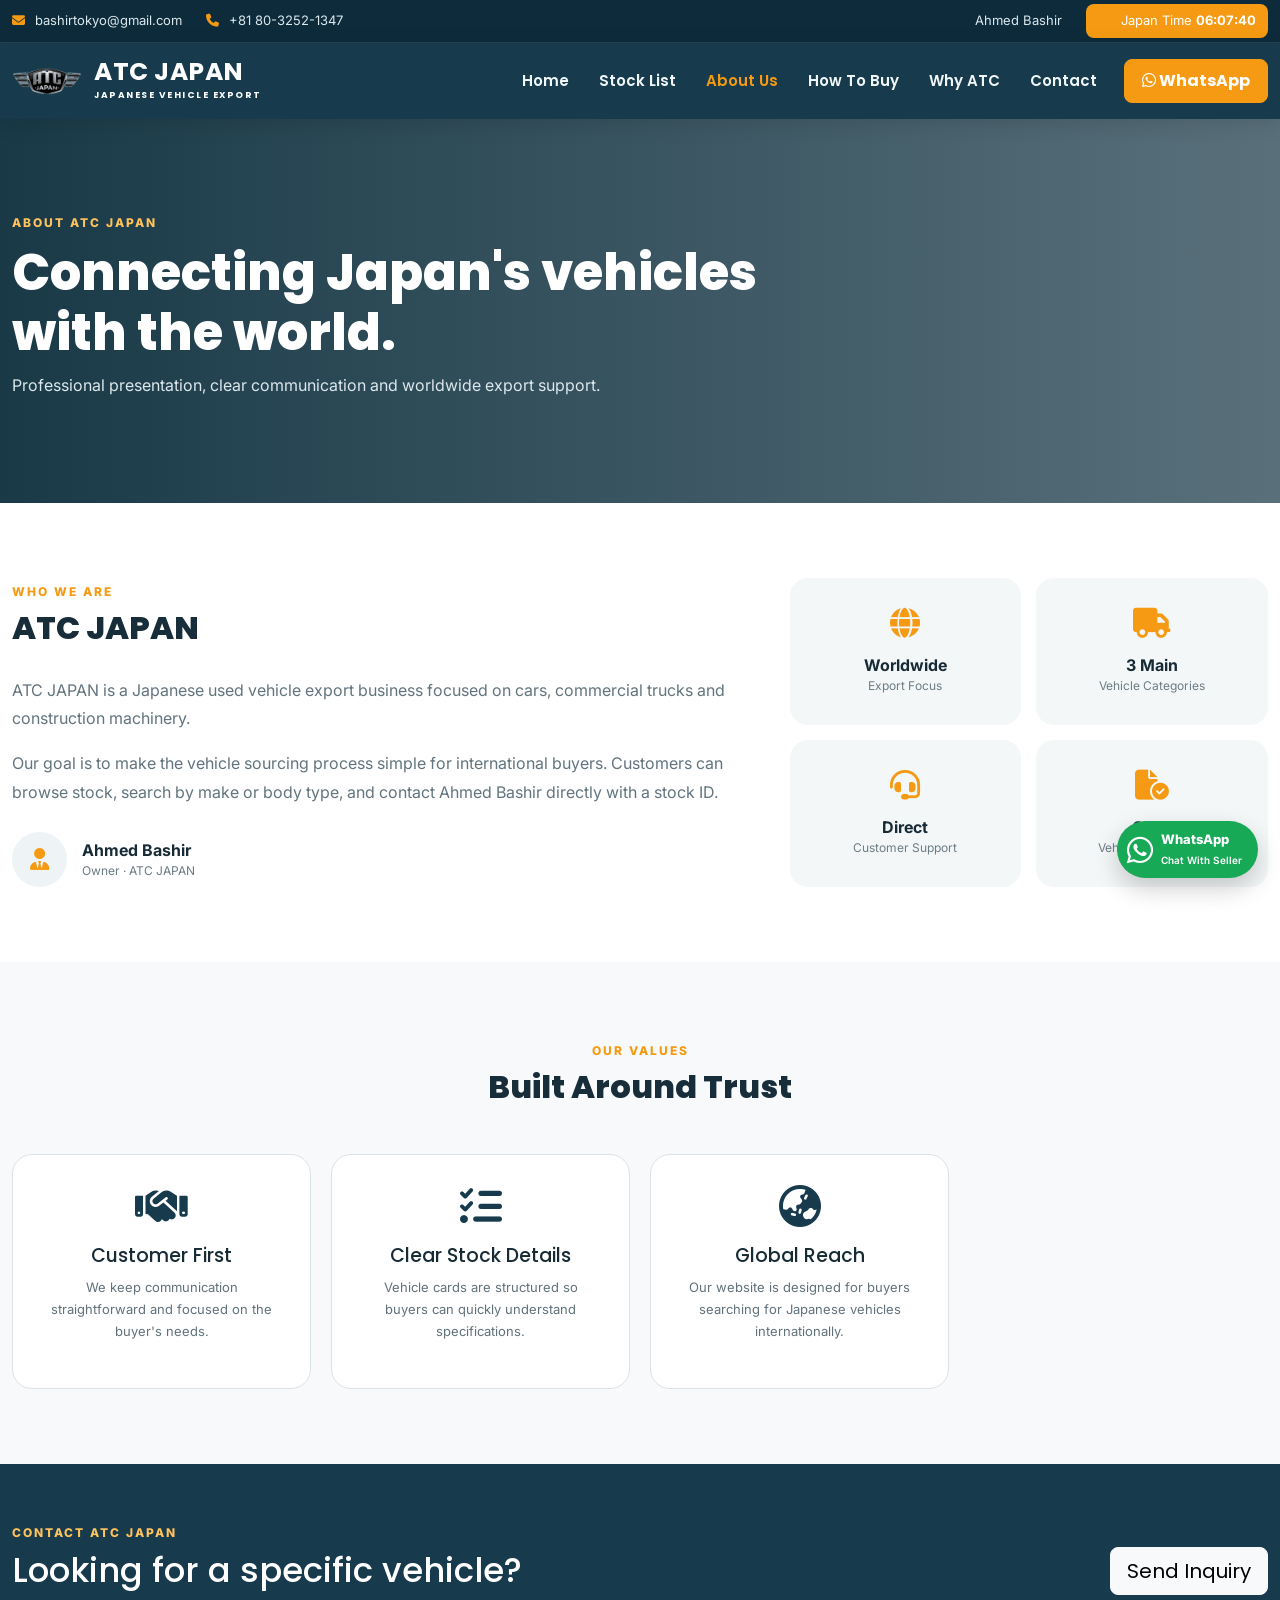
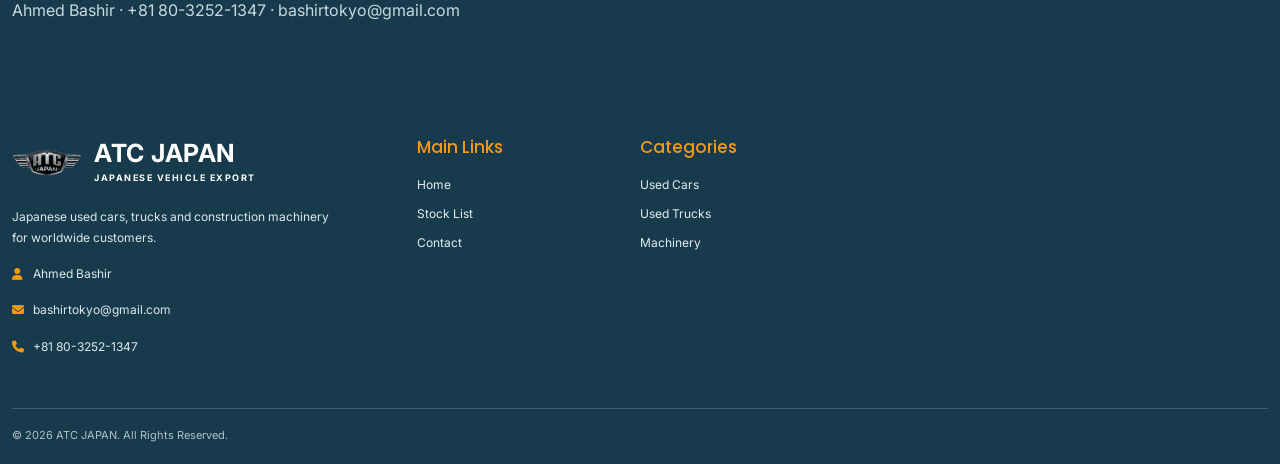
==== about.html @ fa65de3a "Upgrade ATC Japan shared admin dashboard" ====
<!DOCTYPE html>
<html lang="en">
<head>
<meta charset="UTF-8"><meta name="viewport" content="width=device-width, initial-scale=1.0">
<title>About Us | ATC JAPAN</title>
<link rel="preconnect" href="https://fonts.googleapis.com"><link rel="preconnect" href="https://fonts.gstatic.com" crossorigin>
<link href="https://fonts.googleapis.com/css2?family=Inter:wght@400;500;600;700;800&family=Poppins:wght@500;600;700;800&display=swap" rel="stylesheet">
<link href="https://cdn.jsdelivr.net/npm/bootstrap@5.3.3/dist/css/bootstrap.min.css" rel="stylesheet">
<link rel="stylesheet" href="https://cdnjs.cloudflare.com/ajax/libs/font-awesome/6.6.0/css/all.min.css">
<link rel="stylesheet" href="css/style.css">
</head>
<body>
<div class="utility-bar"><div class="container-xl utility-inner"><div class="utility-left"><span><i class="fa-solid fa-envelope"></i> bashirtokyo@gmail.com</span><span><i class="fa-solid fa-phone"></i> +81 80-3252-1347</span></div><div class="utility-right"><span>Ahmed Bashir</span><span class="japan-time"><i class="fa-solid fa-clock"></i> Japan Time <b id="japanTime">--:--:--</b></span></div></div></div>
<header class="site-header"><div class="container-xl"><nav class="navbar navbar-expand-lg navbar-dark p-0">
<a class="navbar-brand brand-wrap" href="index.html"><span class="brand-mark atc-logo-mark"><img src="assets/logos/atc-japan.png" alt="ATC JAPAN logo"></span><span><strong>ATC JAPAN</strong><small>JAPANESE VEHICLE EXPORT</small></span></a>
<button class="navbar-toggler" type="button" data-bs-toggle="collapse" data-bs-target="#mainNav"><span class="navbar-toggler-icon"></span></button>
<div class="collapse navbar-collapse" id="mainNav"><ul class="navbar-nav ms-auto align-items-lg-center gap-lg-2">
<li class="nav-item"><a class="nav-link" href="index.html">Home</a></li><li class="nav-item"><a class="nav-link" href="stock.html">Stock List</a></li><li class="nav-item"><a class="nav-link active" href="about.html">About Us</a></li><li class="nav-item"><a class="nav-link" href="index.html#how-to-buy">How To Buy</a></li><li class="nav-item"><a class="nav-link" href="index.html#why-us">Why ATC</a></li><li class="nav-item"><a class="nav-link" href="contact.html">Contact</a></li>
<li class="nav-item ms-lg-2"><a class="btn btn-orange nav-cta" href="https://wa.me/818032521347" target="_blank"><i class="fa-brands fa-whatsapp"></i> WhatsApp</a></li></ul></div></nav></div></header>

<section class="inner-hero"><div class="container-xl"><span class="section-kicker light">ABOUT ATC JAPAN</span><h1>Connecting Japan's vehicles<br>with the world.</h1><p>Professional presentation, clear communication and worldwide export support.</p></div></section>

<section class="section-space"><div class="container-xl about-grid">
<div><span class="section-kicker">WHO WE ARE</span><h2 class="section-title">ATC JAPAN</h2>
<p>ATC JAPAN is a Japanese used vehicle export business focused on cars, commercial trucks and construction machinery.</p>
<p>Our goal is to make the vehicle sourcing process simple for international buyers. Customers can browse stock, search by make or body type, and contact Ahmed Bashir directly with a stock ID.</p>
<div class="about-owner"><div class="owner-icon"><i class="fa-solid fa-user-tie"></i></div><div><strong>Ahmed Bashir</strong><span>Owner · ATC JAPAN</span></div></div></div>
<div class="about-stat-box"><div><i class="fa-solid fa-globe"></i><strong>Worldwide</strong><span>Export Focus</span></div><div><i class="fa-solid fa-truck"></i><strong>3 Main</strong><span>Vehicle Categories</span></div><div><i class="fa-solid fa-headset"></i><strong>Direct</strong><span>Customer Support</span></div><div><i class="fa-solid fa-file-circle-check"></i><strong>Clear</strong><span>Vehicle Information</span></div></div>
</div></section>

<section class="section-space light-section"><div class="container-xl"><div class="text-center mb-5"><span class="section-kicker">OUR VALUES</span><h2 class="section-title">Built Around Trust</h2></div><div class="why-grid">
<div class="why-card"><i class="fa-solid fa-handshake"></i><h3>Customer First</h3><p>We keep communication straightforward and focused on the buyer's needs.</p></div>
<div class="why-card"><i class="fa-solid fa-list-check"></i><h3>Clear Stock Details</h3><p>Vehicle cards are structured so buyers can quickly understand specifications.</p></div>
<div class="why-card"><i class="fa-solid fa-earth-asia"></i><h3>Global Reach</h3><p>Our website is designed for buyers searching for Japanese vehicles internationally.</p></div>
</div></div></section>

<section class="cta-section"><div class="container-xl cta-inner"><div><span class="section-kicker light">CONTACT ATC JAPAN</span><h2>Looking for a specific vehicle?</h2><p>Ahmed Bashir · +81 80-3252-1347 · bashirtokyo@gmail.com</p></div><a href="contact.html" class="btn btn-light btn-lg">Send Inquiry</a></div></section>

<footer class="footer"><div class="container-xl"><div class="footer-grid">
<div class="footer-company"><div class="brand-wrap footer-brand"><span class="brand-mark atc-logo-mark"><img src="assets/logos/atc-japan.png" alt="ATC JAPAN logo"></span><span><strong>ATC JAPAN</strong><small>JAPANESE VEHICLE EXPORT</small></span></div><p>Japanese used cars, trucks and construction machinery for worldwide customers.</p><p><i class="fa-solid fa-user"></i> Ahmed Bashir</p><p><i class="fa-solid fa-envelope"></i> bashirtokyo@gmail.com</p><p><i class="fa-solid fa-phone"></i> +81 80-3252-1347</p></div>
<div><h4>Main Links</h4><a href="index.html">Home</a><a href="stock.html">Stock List</a><a href="contact.html">Contact</a></div><div><h4>Categories</h4><a href="stock.html?category=Car">Used Cars</a><a href="stock.html?category=Truck">Used Trucks</a><a href="stock.html?category=Machinery">Machinery</a></div>
</div><div class="footer-bottom"><span>© 2026 ATC JAPAN. All Rights Reserved.</span></div></div></footer>
<a class="floating-whatsapp" href="https://wa.me/818032521347" target="_blank"><i class="fa-brands fa-whatsapp"></i><span>WhatsApp<br><small>Chat With Seller</small></span></a>
<script src="https://cdn.jsdelivr.net/npm/bootstrap@5.3.3/dist/js/bootstrap.bundle.min.js"></script><script src="js/data.js"></script><script src="js/script.js"></script>
</body></html>
---- css/style.css ----
/* ================================
   ATC JAPAN - GLOBAL STYLES
================================ */
:root{
  --navy:#173b4d;
  --navy-2:#102f40;
  --orange:#f59a12;
  --orange-dark:#e48600;
  --text:#172b36;
  --muted:#667782;
  --light:#f5f7f8;
  --border:#dce2e5;
  --white:#fff;
  --green:#16a34a;
}
*{box-sizing:border-box}
html{scroll-behavior:smooth}
body{margin:0;color:var(--text);background:#fff;font-family:Inter,Arial,sans-serif}
h1,h2,h3,h4,.navbar,.btn{font-family:Poppins,Inter,sans-serif}
a{text-decoration:none;color:inherit}
img{max-width:100%;display:block}
.container-xl{max-width:1320px}
.utility-bar{background:#0d2b3a;color:#dbe8ed;font-size:13px;border-bottom:1px solid rgba(255,255,255,.1)}
.utility-inner{min-height:42px;display:flex;align-items:center;justify-content:space-between;gap:20px}
.utility-left,.utility-right{display:flex;gap:24px;align-items:center}
.utility-bar i{color:var(--orange);margin-right:6px}
.japan-time{background:var(--orange);color:#fff;padding:7px 12px;border-radius:8px}
.site-header{background:var(--navy);position:sticky;top:0;z-index:1000;box-shadow:0 5px 20px rgba(0,0,0,.12)}
.brand-wrap{display:flex;align-items:center;gap:12px;color:#fff!important;padding:13px 0}
.brand-wrap strong{display:block;font-size:25px;letter-spacing:.5px;line-height:1}
.brand-wrap small{display:block;font-size:9px;letter-spacing:1.5px;font-weight:700;margin-top:5px}
.brand-mark{width:52px;height:52px;border:2px solid rgba(255,255,255,.75);border-radius:10px;display:grid;place-items:center;background:#0b92bd;color:#fff;font-size:23px;box-shadow:inset 0 0 0 3px rgba(0,0,0,.08)}
.nav-link{color:#f1f6f8!important;font-weight:600;padding:22px 11px!important;font-size:15px}
.nav-link:hover,.nav-link.active{color:var(--orange)!important}
.btn-orange{background:var(--orange);border-color:var(--orange);color:#fff!important;font-weight:700;border-radius:9px}
.btn-orange:hover{background:var(--orange-dark);border-color:var(--orange-dark)}
.nav-cta{padding:9px 17px;border-radius:8px}
.hero-section{position:relative}
.hero-slide{min-height:570px;position:relative;background-size:cover;background-position:center}
.hero-one{background-image:url("https://images.unsplash.com/photo-1503736334956-4c8f8e92946d?auto=format&fit=crop&w=2000&q=85")}
.hero-two{background-image:url("../assets/home/truck-hero.svg")}
.hero-three{background-image:url("https://images.unsplash.com/photo-1504307651254-35680f356dfd?auto=format&fit=crop&w=2000&q=85")}
.hero-overlay{position:absolute;inset:0;background:linear-gradient(90deg,rgba(5,22,31,.85),rgba(5,22,31,.35),rgba(5,22,31,.12))}
.hero-content{position:relative;z-index:2;color:#fff;padding-top:105px;padding-bottom:180px}
.eyebrow,.section-kicker{font-size:12px;letter-spacing:2px;font-weight:800;color:var(--orange)}
.section-kicker.light{color:#ffc25c}
.hero-content h1{font-size:62px;line-height:1.05;margin:15px 0 20px;font-weight:800}
.hero-content h1 span{color:#ffb12a}
.hero-content p{max-width:650px;font-size:17px;line-height:1.7;color:#eaf0f2}
.hero-buttons{display:flex;gap:12px;margin-top:28px}
.category-overlap{position:absolute;bottom:-88px;left:50%;transform:translateX(-50%);display:grid;grid-template-columns:repeat(4,1fr);gap:18px;z-index:5}
.category-card{border:1px solid rgba(255,255,255,.35);border-radius:22px;overflow:hidden;background:rgba(255,255,255,.84);backdrop-filter:blur(8px);box-shadow:0 18px 40px rgba(0,0,0,.18);cursor:pointer;transition:.25s}
.category-card:hover{transform:translateY(-8px)}
.category-image{height:135px;background-size:cover;background-position:center}
.truck-bg{background-image:linear-gradient(rgba(15,47,64,.12),rgba(15,47,64,.12)),url("../assets/home/truck-hero.svg")}
.car-bg{background-image:linear-gradient(rgba(15,47,64,.2),rgba(15,47,64,.2)),url("https://images.unsplash.com/photo-1553440569-bcc63803a83d?auto=format&fit=crop&w=900&q=80")}
.machine-bg{background-image:linear-gradient(rgba(15,47,64,.2),rgba(15,47,64,.2)),url("https://images.unsplash.com/photo-1504307651254-35680f356dfd?auto=format&fit=crop&w=900&q=80")}
.parts-bg{background-image:linear-gradient(rgba(15,47,64,.25),rgba(15,47,64,.25)),url("https://images.unsplash.com/photo-1486262715619-67b85e0b08d3?auto=format&fit=crop&w=900&q=80")}
.category-body{padding:13px 16px;display:flex;justify-content:space-between;align-items:center;color:var(--navy)}
.category-body>div{display:flex;align-items:center;gap:10px}
.category-body h3{font-size:20px;margin:0;font-weight:800}
.category-body>span{font-size:12px;font-weight:700}
.category-icon{width:35px;height:35px;border-radius:8px;display:grid;place-items:center;background:var(--orange);color:#fff}
.search-section{background:#fff;padding-top:125px;padding-bottom:30px}
.search-panel{background:#fff;border-radius:22px;padding:28px 30px;box-shadow:0 15px 45px rgba(20,44,55,.14);border:1px solid #e4e9eb}
.search-heading{display:flex;justify-content:space-between;align-items:end;margin-bottom:18px}
.search-heading h2{margin:4px 0 0;font-size:28px}
.search-mini-note{font-size:12px;color:#6b7b83}.search-mini-note i{color:#1ea05a}
.search-panel label,.contact-form-card label,.stock-filter-panel label{display:block;font-size:11px;text-transform:uppercase;font-weight:800;letter-spacing:.7px;margin-bottom:7px;color:#445862}
.form-select,.form-control{min-height:48px;border-color:#ccd5d9;border-radius:9px;color:#28404d}
.form-select:focus,.form-control:focus{border-color:var(--orange);box-shadow:0 0 0 .2rem rgba(245,154,18,.12)}
.search-submit{min-height:48px}
.keyword-wrap{display:flex;align-items:center;gap:10px;background:#f6f7f8;border:1px solid #ccd5d9;border-radius:9px;padding:0 15px}.keyword-wrap input{border:0;background:transparent;width:100%;height:46px;outline:none}.keyword-wrap i{color:#82919a}
.section-space{padding:75px 0}.section-title{font-size:32px;font-weight:800;margin:7px 0 28px;color:#172d39}.section-head{display:flex;justify-content:space-between;align-items:end;margin-bottom:28px}.view-all{font-weight:700;color:var(--navy);font-size:14px}.view-all i{color:var(--orange);margin-left:5px}
.category-tabs{display:inline-flex;background:var(--navy);padding:7px;border-radius:17px;gap:6px}.category-tab{border:0;background:#607884;color:#fff;padding:11px 23px;border-radius:11px;font-weight:700}.category-tab.active{background:var(--orange)}
.brand-grid{display:grid;grid-template-columns:repeat(8,1fr);gap:22px}.brand-card{min-height:125px;border-radius:14px;display:flex;flex-direction:column;align-items:center;justify-content:center;gap:12px;background:#fff;border:1px solid transparent;transition:.2s}.brand-card:hover{border-color:#e2e7e9;box-shadow:0 10px 25px rgba(20,44,55,.1);transform:translateY(-3px)}.brand-logo{width:60px;height:60px;border-radius:50%;display:grid;place-items:center;background:#eef2f4;border:1px solid #d7dfe3;color:var(--navy);font-weight:800;font-size:20px}.brand-name{text-align:center;font-size:12px;font-weight:700;color:#314b58}
.light-section{background:#f7f9fa}.body-grid{display:grid;grid-template-columns:repeat(8,1fr);gap:18px}.body-card{background:#eef1f2;border:1px solid #e5e9ea;border-radius:14px;min-height:125px;display:flex;flex-direction:column;justify-content:center;align-items:center;gap:14px;color:var(--navy);transition:.2s}.body-card i{font-size:38px;color:#234e60}.body-card span{font-size:12px;font-weight:800;text-transform:uppercase;text-align:center}.body-card:hover{background:var(--navy);color:#fff;transform:translateY(-4px)}.body-card:hover i{color:var(--orange)}
.vehicle-grid{display:grid;grid-template-columns:repeat(4,1fr);gap:18px}.vehicle-card{background:#fff;border:1px solid #dfe5e7;border-radius:20px;overflow:hidden;box-shadow:0 5px 18px rgba(16,47,64,.05);transition:.25s}.vehicle-card:hover{transform:translateY(-5px);box-shadow:0 18px 35px rgba(16,47,64,.12)}.vehicle-image-wrap{height:220px;position:relative;overflow:hidden}.vehicle-image-wrap img{width:100%;height:100%;object-fit:cover;transition:.4s}.vehicle-card:hover .vehicle-image-wrap img{transform:scale(1.04)}.vehicle-badge{position:absolute;left:12px;top:12px;background:var(--orange);color:#fff;font-size:10px;font-weight:800;padding:6px 10px;border-radius:20px}.heart-btn{position:absolute;right:12px;top:12px;width:35px;height:35px;border:0;border-radius:50%;background:#fff;color:var(--navy);box-shadow:0 3px 10px rgba(0,0,0,.12)}.vehicle-card-body{padding:16px}.vehicle-card h3{font-size:16px;line-height:1.35;min-height:44px;margin-bottom:12px;font-weight:800}.spec-grid{display:grid;grid-template-columns:1fr 1fr;border-top:1px solid #e5e8ea}.spec-grid span{padding:8px 4px;border-bottom:1px solid #e5e8ea;font-size:11px;color:#536873}.spec-grid span:nth-child(odd){border-right:1px solid #e5e8ea}.spec-grid i{color:var(--orange);width:17px}.stock-id{font-size:11px;margin:12px 0;color:#52636d}.vehicle-bottom{display:flex;justify-content:space-between;align-items:center;gap:8px}.vehicle-bottom strong{font-size:25px;color:var(--orange)}.card-whatsapp{display:block;text-align:center;margin-top:12px;background:#eaf8ee;color:#13853d;border-radius:8px;padding:8px;font-size:11px;font-weight:800}.empty-state{grid-column:1/-1;padding:50px;text-align:center;background:#f5f7f8;border-radius:15px;color:#687983}
.why-grid{display:grid;grid-template-columns:repeat(4,1fr);gap:20px}.why-card{background:#fff;border:1px solid #dce3e6;border-radius:20px;padding:30px;text-align:center;min-height:220px}.why-card i{font-size:42px;color:var(--navy);margin-bottom:18px}.why-card h3{font-size:19px}.why-card p{font-size:13px;line-height:1.7;color:#61727b}
.process-grid{display:grid;grid-template-columns:repeat(4,1fr);gap:20px}.process-step{position:relative;padding:30px;border:1px solid #e0e6e8;border-radius:18px;background:#fff}.process-step>span{position:absolute;right:20px;top:15px;color:#d7dee1;font-weight:800;font-size:30px}.process-step i{font-size:35px;color:var(--orange);margin-bottom:18px}.process-step h3{font-size:18px}.process-step p{font-size:13px;color:#687983;line-height:1.6}
.cta-section{background:var(--navy);color:#fff;padding:55px 0}.cta-inner{display:flex;justify-content:space-between;align-items:center;gap:25px}.cta-inner h2{font-size:34px;margin:7px 0}.cta-inner p{margin:0;color:#c9d9df}.cta-actions{display:flex;gap:10px}.btn-whatsapp{background:#18a957;color:#fff!important;border-color:#18a957;font-weight:800;border-radius:9px}
.footer{background:#173b4d;color:#dce8ec;padding:60px 0 20px}.footer-grid{display:grid;grid-template-columns:2fr 1fr 1fr 1fr 1fr;gap:40px}.footer-brand{padding:0 0 20px}.footer-brand strong{font-size:25px}.footer-company p{font-size:12px;line-height:1.7;max-width:320px}.footer-company p i{color:var(--orange);width:18px}.footer h4{color:var(--orange);font-size:17px;margin-bottom:18px}.footer-grid>div:not(:first-child) a{display:block;font-size:12px;margin:0 0 11px;color:#e4eef1}.footer-grid>div:not(:first-child) a:hover{color:var(--orange)}.socials{display:flex;gap:9px;margin-top:15px}.socials a{width:35px;height:35px;border:1px solid rgba(255,255,255,.3);border-radius:50%;display:grid;place-items:center}.socials a:hover{background:var(--orange)}.footer-bottom{border-top:1px solid rgba(255,255,255,.18);margin-top:35px;padding-top:18px;display:flex;justify-content:space-between;font-size:11px;color:#afc1c8}
.floating-whatsapp{position:fixed;right:22px;bottom:22px;background:#18a957;color:#fff;z-index:9999;border-radius:30px;padding:9px 16px 9px 10px;display:flex;align-items:center;gap:8px;box-shadow:0 10px 25px rgba(0,0,0,.2);font-weight:800;font-size:13px}.floating-whatsapp i{font-size:30px}.floating-whatsapp small{font-weight:600;font-size:10px}
.inner-hero{background:linear-gradient(90deg,rgba(11,45,60,.94),rgba(11,45,60,.68)),url("https://images.unsplash.com/photo-1492144534655-ae79c964c9d7?auto=format&fit=crop&w=2000&q=80") center/cover;color:#fff;padding:90px 0}.inner-hero.small{padding:70px 0}.inner-hero h1{font-size:50px;font-weight:800;margin:10px 0}.inner-hero p{max-width:650px;color:#dce8ec}
.about-grid{display:grid;grid-template-columns:1.2fr .8fr;gap:60px;align-items:center}.about-grid p{line-height:1.8;color:#62747e}.about-owner{display:flex;gap:15px;align-items:center;margin-top:25px}.owner-icon{width:55px;height:55px;background:#eef3f5;border-radius:50%;display:grid;place-items:center;color:var(--orange);font-size:22px}.about-owner strong,.about-owner span{display:block}.about-owner span{font-size:12px;color:#6b7b84}.about-stat-box{display:grid;grid-template-columns:1fr 1fr;gap:15px}.about-stat-box>div{background:#f4f7f8;border-radius:18px;padding:30px;text-align:center}.about-stat-box i{font-size:30px;color:var(--orange);display:block;margin-bottom:15px}.about-stat-box strong,.about-stat-box span{display:block}.about-stat-box span{font-size:12px;color:#6c7d85}
.stock-filter-panel{background:#f5f7f8;padding:25px;border:1px solid #e0e6e8;border-radius:18px}.stock-result-head{display:flex;justify-content:space-between;align-items:end;margin:45px 0 25px}
.contact-grid{display:grid;grid-template-columns:.9fr 1.1fr;gap:50px;align-items:start}.contact-info>p{line-height:1.8;color:#63747d;max-width:500px}.contact-item{display:flex;gap:18px;align-items:center;margin:22px 0}.contact-item>i{width:45px;height:45px;background:#eef3f5;border-radius:50%;display:grid;place-items:center;color:var(--orange)}.contact-item small,.contact-item strong,.contact-item a{display:block}.contact-item small{font-size:10px;font-weight:800;letter-spacing:1px;color:#84939a}.contact-item a,.contact-item strong{font-size:15px;font-weight:700}.contact-form-card{border:1px solid #e0e6e8;border-radius:22px;padding:30px;box-shadow:0 12px 35px rgba(20,44,55,.08)}.contact-form-card h2{font-size:26px}.check-grid{display:grid;grid-template-columns:repeat(4,1fr);gap:10px}.check-grid label{background:#f5f7f8;border-radius:8px;padding:11px;text-transform:none!important;font-size:12px!important;letter-spacing:0!important}.map-placeholder{min-height:260px;border-radius:22px;background:linear-gradient(135deg,#e9eff1,#dfe8eb);display:flex;flex-direction:column;align-items:center;justify-content:center;text-align:center;color:var(--navy)}.map-placeholder i{font-size:50px;color:var(--orange);margin-bottom:10px}.map-placeholder span{font-size:11px;color:#74848c}
.admin-page{background:#f4f6f7}.admin-login{min-height:100vh;display:grid;place-items:center;background:linear-gradient(135deg,#102f40,#173b4d)}.admin-login-card{background:#fff;width:min(420px,92vw);padding:35px;border-radius:22px;box-shadow:0 25px 70px rgba(0,0,0,.25);text-align:center}.admin-logo{display:flex;align-items:center;justify-content:center;gap:12px;color:var(--navy)}.admin-logo h1{font-size:27px;margin:0}.demo-note{display:block;margin-top:15px;color:#84939a}.admin-app{min-height:100vh;display:flex}.admin-sidebar{width:250px;background:var(--navy);color:#fff;padding:25px 15px;position:fixed;left:0;top:0;bottom:0}.admin-brand{display:flex;align-items:center;gap:10px;padding:0 10px 30px}.admin-brand strong,.admin-brand small{display:block}.admin-brand small{font-size:9px;letter-spacing:1px;color:#b9cbd1}.admin-sidebar>a,.admin-logout{width:100%;display:block;border:0;background:transparent;color:#dbe7eb;padding:13px 15px;text-align:left;border-radius:9px;margin-bottom:5px}.admin-sidebar>a:hover,.admin-sidebar>a.active{background:#295368;color:#fff}.admin-sidebar i{width:25px;color:var(--orange)}.admin-logout{margin-top:30px}.admin-main{margin-left:250px;padding:35px;flex:1}.admin-top{display:flex;justify-content:space-between;align-items:end;margin-bottom:25px}.admin-top h1{margin:3px 0;font-size:32px}.admin-section{margin-bottom:25px}.admin-stats{display:grid;grid-template-columns:repeat(4,1fr);gap:18px}.admin-stats>div{background:#fff;border-radius:15px;padding:22px;box-shadow:0 5px 20px rgba(20,44,55,.05)}.admin-stats i{font-size:25px;color:var(--orange);display:block;margin-bottom:15px}.admin-stats span{display:block;font-size:12px;color:#77878f}.admin-stats strong{font-size:30px}.admin-card{background:#fff;border-radius:18px;padding:25px;box-shadow:0 5px 20px rgba(20,44,55,.05)}.admin-card-head{display:flex;justify-content:space-between;align-items:center;gap:15px;margin-bottom:20px}.admin-card-head h2{font-size:22px;margin:0}.admin-search{max-width:280px}.admin-vehicle{display:flex;align-items:center;gap:10px;min-width:280px}.admin-vehicle img{width:60px;height:45px;object-fit:cover;border-radius:7px}.admin-vehicle strong,.admin-vehicle small{display:block}.admin-vehicle strong{font-size:12px}.admin-vehicle small{font-size:10px;color:#7c8b91}.table-pill{background:#edf3f5;border-radius:20px;padding:6px 10px;font-size:11px;font-weight:700}

@media(max-width:1100px){
  .brand-grid{grid-template-columns:repeat(6,1fr)}.body-grid{grid-template-columns:repeat(6,1fr)}.vehicle-grid{grid-template-columns:repeat(3,1fr)}
  .footer-grid{grid-template-columns:2fr 1fr 1fr}.footer-grid>div:nth-child(n+4){display:none}
}
@media(max-width:991px){
  .utility-right{display:none}.utility-inner{justify-content:center}.nav-link{padding:10px 0!important}.nav-cta{margin:8px 0 15px}.hero-slide{min-height:510px}.hero-content{padding:80px 20px 170px}.hero-content h1{font-size:48px}.category-overlap{position:relative;bottom:auto;left:auto;transform:none;margin-top:-110px;padding:0 12px;grid-template-columns:repeat(2,1fr)}.search-section{padding-top:50px}.brand-grid{grid-template-columns:repeat(4,1fr)}.body-grid{grid-template-columns:repeat(4,1fr)}.vehicle-grid{grid-template-columns:repeat(2,1fr)}.why-grid,.process-grid{grid-template-columns:repeat(2,1fr)}.about-grid,.contact-grid{grid-template-columns:1fr}.admin-sidebar{width:210px}.admin-main{margin-left:210px}.admin-stats{grid-template-columns:repeat(2,1fr)}
}
@media(max-width:600px){
  .utility-left{flex-direction:column;gap:3px;align-items:center;padding:6px}.utility-bar{font-size:11px}.brand-wrap strong{font-size:21px}.brand-mark{width:43px;height:43px;font-size:18px}.hero-slide{min-height:490px}.hero-content{padding-top:65px}.hero-content h1{font-size:38px}.hero-content p{font-size:14px}.hero-buttons{flex-direction:column;align-items:flex-start}.category-overlap{grid-template-columns:1fr 1fr;gap:10px}.category-image{height:95px}.category-body h3{font-size:15px}.category-body>span{display:none}.search-panel{padding:20px}.search-heading{align-items:start}.section-space{padding:55px 0}.section-title{font-size:27px}.section-head{align-items:center}.brand-grid{grid-template-columns:repeat(3,1fr);gap:8px}.brand-card{min-height:100px}.brand-logo{width:48px;height:48px;font-size:16px}.brand-name{font-size:10px}.body-grid{grid-template-columns:repeat(3,1fr);gap:8px}.body-card{min-height:105px}.body-card i{font-size:28px}.body-card span{font-size:9px}.vehicle-grid{grid-template-columns:1fr}.vehicle-image-wrap{height:240px}.why-grid,.process-grid{grid-template-columns:1fr}.cta-inner{flex-direction:column;align-items:flex-start}.cta-inner h2{font-size:27px}.cta-actions{flex-wrap:wrap}.footer-grid{grid-template-columns:1fr 1fr}.footer-grid>div:first-child{grid-column:1/-1}.footer-grid>div:nth-child(n+4){display:none}.floating-whatsapp{right:10px;bottom:10px}.inner-hero h1{font-size:36px}.inner-hero{padding:65px 0}.check-grid{grid-template-columns:1fr 1fr}.admin-sidebar{position:static;width:100%;height:auto}.admin-app{display:block}.admin-main{margin-left:0;padding:18px}.admin-sidebar>a{display:inline-block;width:auto;margin-right:4px}.admin-brand{padding-bottom:15px}.admin-stats{grid-template-columns:1fr 1fr}.admin-card-head{align-items:start;flex-direction:column}.admin-search{max-width:none;width:100%}
}


/* Brand logos */
.brand-logo{overflow:hidden;padding:8px;background:#f1f4f6}.brand-logo img{width:88%;height:88%;object-fit:contain;display:block}.brand-logo img[src$=".svg"]{object-fit:contain}

/* Vehicle details page */
.vehicle-details-page{background:#fff;border:1px solid #dfe5e7;border-radius:24px;padding:26px;box-shadow:0 10px 35px rgba(16,47,64,.06)}
.details-top{display:flex;justify-content:space-between;align-items:center;margin-bottom:22px}.back-stock{color:var(--navy);font-weight:800;text-decoration:none}.back-stock:hover{color:var(--orange)}.vehicle-badge.static{position:static;display:inline-block}
.details-layout{display:grid;grid-template-columns:1.15fr .85fr;gap:34px}.details-main-image{height:500px;border-radius:18px;overflow:hidden;background:#eef2f4}.details-main-image img{width:100%;height:100%;object-fit:cover}.details-thumbs{display:flex;gap:10px;overflow-x:auto;padding-top:12px}.details-thumb{width:88px;height:68px;border:2px solid transparent;border-radius:10px;padding:0;overflow:hidden;background:#eef2f4;flex:0 0 auto}.details-thumb.active{border-color:var(--orange)}.details-thumb img{width:100%;height:100%;object-fit:cover}.details-info h2{font-size:32px;line-height:1.2;margin:8px 0 8px}.details-price{font-size:38px;font-weight:800;color:var(--orange);margin-bottom:20px}.details-specs{display:grid;grid-template-columns:1fr 1fr;border-top:1px solid #e2e7e9;border-left:1px solid #e2e7e9}.details-specs>div{display:grid;grid-template-columns:28px 1fr;gap:4px;padding:13px;border-right:1px solid #e2e7e9;border-bottom:1px solid #e2e7e9}.details-specs i{color:var(--orange);grid-row:span 2}.details-specs span{font-size:10px;text-transform:uppercase;color:#75858d;font-weight:700}.details-specs strong{font-size:13px;color:#243e4b}.details-description{color:#5e7078;line-height:1.8;margin:22px 0}.details-actions{display:flex;gap:10px;flex-wrap:wrap}.btn-whatsapp{background:#18a957;color:#fff;border:1px solid #18a957}.btn-whatsapp:hover{background:#128643;color:#fff}

/* Admin image upload */
.field-note{font-size:11px;color:#77878f;font-weight:500}.upload-hint{background:#f5f8f9;border:1px dashed #cbd7dc;padding:12px 14px;border-radius:10px;color:#60727b;font-size:12px;margin-top:8px}.upload-hint i{color:var(--orange);margin-right:6px}.admin-image-preview{display:flex;flex-wrap:wrap;gap:12px;margin-top:14px}.admin-image-item{width:130px;height:110px;border:1px solid #dce4e7;border-radius:12px;overflow:hidden;position:relative;background:#f4f6f7}.admin-image-item img{width:100%;height:100%;object-fit:cover}.admin-image-item button{position:absolute;right:6px;top:6px;width:28px;height:28px;border:0;border-radius:50%;background:#fff;color:#b52b2b;box-shadow:0 2px 8px rgba(0,0,0,.15)}.admin-image-item span{position:absolute;left:6px;bottom:5px;background:rgba(16,47,64,.8);color:#fff;border-radius:5px;padding:3px 6px;font-size:9px}

@media(max-width:991px){.details-layout{grid-template-columns:1fr}.details-main-image{height:420px}}
@media(max-width:575px){.vehicle-details-page{padding:16px;border-radius:18px}.details-main-image{height:280px}.details-info h2{font-size:24px}.details-price{font-size:30px}.details-specs>div{padding:10px 8px}.details-specs strong{font-size:11px}.details-actions .btn{width:100%}.admin-image-item{width:105px;height:90px}}


/* Uploaded manufacturer logos and ATC JAPAN company logo */
.brand-logo{overflow:hidden;padding:6px;background:#eef2f4}
.brand-logo img{width:92%;height:92%;object-fit:contain;display:block}
.atc-logo-mark{width:70px;height:50px;border:0;border-radius:0;background:transparent;box-shadow:none;padding:0;display:flex;align-items:center;justify-content:center;flex:0 0 auto}
.atc-logo-mark img{width:100%;height:100%;object-fit:contain;display:block}
@media(max-width:600px){.atc-logo-mark{width:60px;height:44px}.brand-wrap{gap:8px}.brand-wrap small{font-size:8px}}
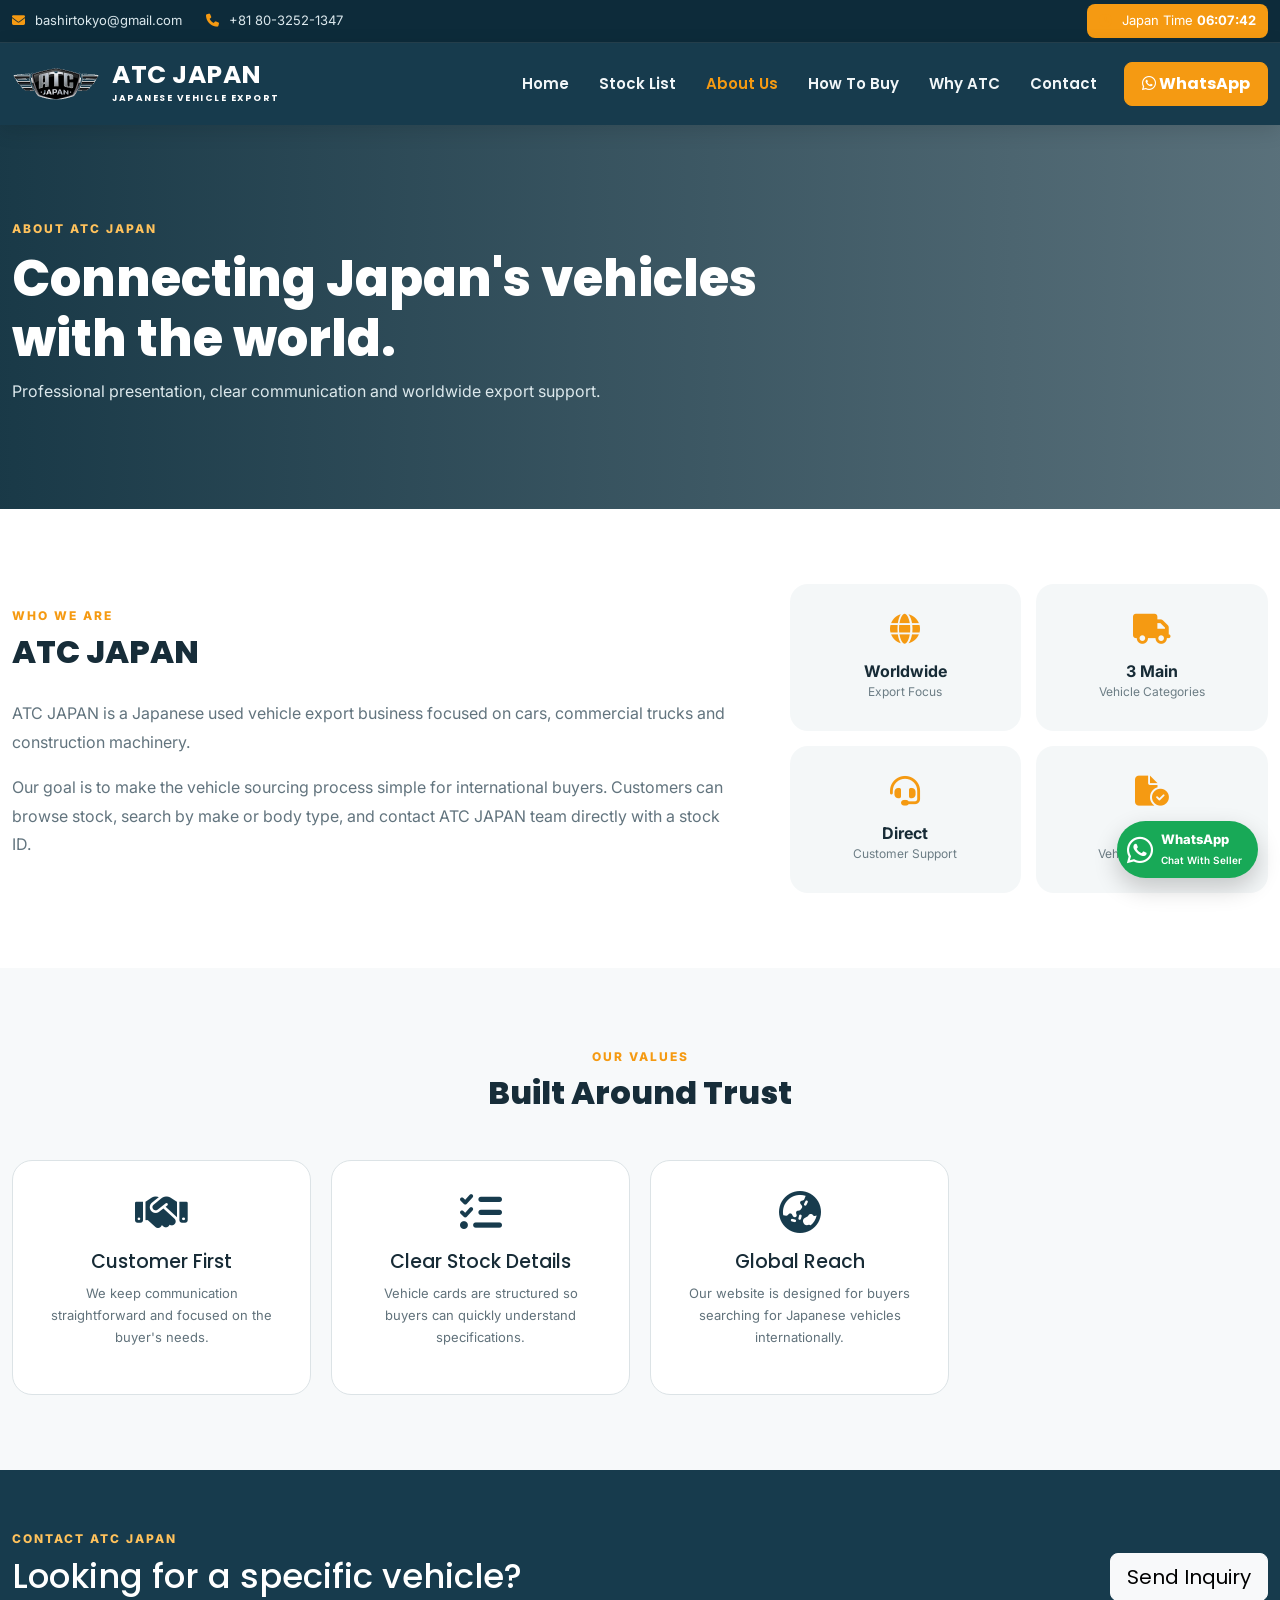
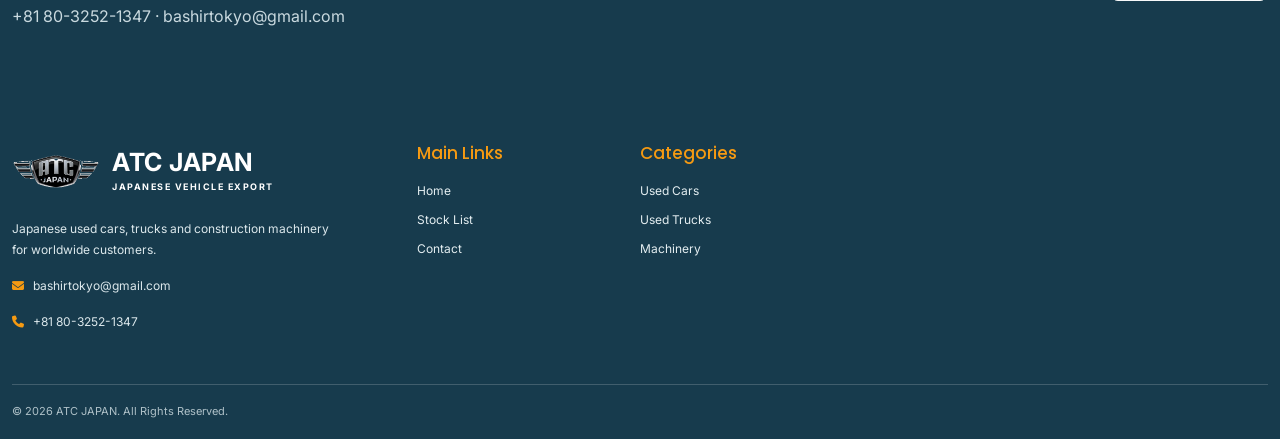
==== commit 9b7eeb04: "Fix admin password login" ====
--- a/about.html
+++ b/about.html
@@ -10,7 +10,7 @@
 <link rel="stylesheet" href="css/style.css">
 </head>
 <body>
-<div class="utility-bar"><div class="container-xl utility-inner"><div class="utility-left"><span><i class="fa-solid fa-envelope"></i> bashirtokyo@gmail.com</span><span><i class="fa-solid fa-phone"></i> +81 80-3252-1347</span></div><div class="utility-right"><span>Ahmed Bashir</span><span class="japan-time"><i class="fa-solid fa-clock"></i> Japan Time <b id="japanTime">--:--:--</b></span></div></div></div>
+<div class="utility-bar"><div class="container-xl utility-inner"><div class="utility-left"><span><i class="fa-solid fa-envelope"></i> bashirtokyo@gmail.com</span><span><i class="fa-solid fa-phone"></i> +81 80-3252-1347</span></div><div class="utility-right"><span class="japan-time"><i class="fa-solid fa-clock"></i> Japan Time <b id="japanTime">--:--:--</b></span></div></div></div>
 <header class="site-header"><div class="container-xl"><nav class="navbar navbar-expand-lg navbar-dark p-0">
 <a class="navbar-brand brand-wrap" href="index.html"><span class="brand-mark atc-logo-mark"><img src="assets/logos/atc-japan.png" alt="ATC JAPAN logo"></span><span><strong>ATC JAPAN</strong><small>JAPANESE VEHICLE EXPORT</small></span></a>
 <button class="navbar-toggler" type="button" data-bs-toggle="collapse" data-bs-target="#mainNav"><span class="navbar-toggler-icon"></span></button>
@@ -23,8 +23,8 @@
 <section class="section-space"><div class="container-xl about-grid">
 <div><span class="section-kicker">WHO WE ARE</span><h2 class="section-title">ATC JAPAN</h2>
 <p>ATC JAPAN is a Japanese used vehicle export business focused on cars, commercial trucks and construction machinery.</p>
-<p>Our goal is to make the vehicle sourcing process simple for international buyers. Customers can browse stock, search by make or body type, and contact Ahmed Bashir directly with a stock ID.</p>
-<div class="about-owner"><div class="owner-icon"><i class="fa-solid fa-user-tie"></i></div><div><strong>Ahmed Bashir</strong><span>Owner · ATC JAPAN</span></div></div></div>
+<p>Our goal is to make the vehicle sourcing process simple for international buyers. Customers can browse stock, search by make or body type, and contact ATC JAPAN team directly with a stock ID.</p>
+</div>
 <div class="about-stat-box"><div><i class="fa-solid fa-globe"></i><strong>Worldwide</strong><span>Export Focus</span></div><div><i class="fa-solid fa-truck"></i><strong>3 Main</strong><span>Vehicle Categories</span></div><div><i class="fa-solid fa-headset"></i><strong>Direct</strong><span>Customer Support</span></div><div><i class="fa-solid fa-file-circle-check"></i><strong>Clear</strong><span>Vehicle Information</span></div></div>
 </div></section>
 
@@ -34,10 +34,10 @@
 <div class="why-card"><i class="fa-solid fa-earth-asia"></i><h3>Global Reach</h3><p>Our website is designed for buyers searching for Japanese vehicles internationally.</p></div>
 </div></div></section>
 
-<section class="cta-section"><div class="container-xl cta-inner"><div><span class="section-kicker light">CONTACT ATC JAPAN</span><h2>Looking for a specific vehicle?</h2><p>Ahmed Bashir · +81 80-3252-1347 · bashirtokyo@gmail.com</p></div><a href="contact.html" class="btn btn-light btn-lg">Send Inquiry</a></div></section>
+<section class="cta-section"><div class="container-xl cta-inner"><div><span class="section-kicker light">CONTACT ATC JAPAN</span><h2>Looking for a specific vehicle?</h2><p>+81 80-3252-1347 · bashirtokyo@gmail.com</p></div><a href="contact.html" class="btn btn-light btn-lg">Send Inquiry</a></div></section>
 
 <footer class="footer"><div class="container-xl"><div class="footer-grid">
-<div class="footer-company"><div class="brand-wrap footer-brand"><span class="brand-mark atc-logo-mark"><img src="assets/logos/atc-japan.png" alt="ATC JAPAN logo"></span><span><strong>ATC JAPAN</strong><small>JAPANESE VEHICLE EXPORT</small></span></div><p>Japanese used cars, trucks and construction machinery for worldwide customers.</p><p><i class="fa-solid fa-user"></i> Ahmed Bashir</p><p><i class="fa-solid fa-envelope"></i> bashirtokyo@gmail.com</p><p><i class="fa-solid fa-phone"></i> +81 80-3252-1347</p></div>
+<div class="footer-company"><div class="brand-wrap footer-brand"><span class="brand-mark atc-logo-mark"><img src="assets/logos/atc-japan.png" alt="ATC JAPAN logo"></span><span><strong>ATC JAPAN</strong><small>JAPANESE VEHICLE EXPORT</small></span></div><p>Japanese used cars, trucks and construction machinery for worldwide customers.</p><p><i class="fa-solid fa-envelope"></i> bashirtokyo@gmail.com</p><p><i class="fa-solid fa-phone"></i> +81 80-3252-1347</p></div>
 <div><h4>Main Links</h4><a href="index.html">Home</a><a href="stock.html">Stock List</a><a href="contact.html">Contact</a></div><div><h4>Categories</h4><a href="stock.html?category=Car">Used Cars</a><a href="stock.html?category=Truck">Used Trucks</a><a href="stock.html?category=Machinery">Machinery</a></div>
 </div><div class="footer-bottom"><span>© 2026 ATC JAPAN. All Rights Reserved.</span></div></div></footer>
 <a class="floating-whatsapp" href="https://wa.me/818032521347" target="_blank"><i class="fa-brands fa-whatsapp"></i><span>WhatsApp<br><small>Chat With Seller</small></span></a>
--- a/css/style.css
+++ b/css/style.css
@@ -73,7 +73,7 @@
 .keyword-wrap{display:flex;align-items:center;gap:10px;background:#f6f7f8;border:1px solid #ccd5d9;border-radius:9px;padding:0 15px}.keyword-wrap input{border:0;background:transparent;width:100%;height:46px;outline:none}.keyword-wrap i{color:#82919a}
 .section-space{padding:75px 0}.section-title{font-size:32px;font-weight:800;margin:7px 0 28px;color:#172d39}.section-head{display:flex;justify-content:space-between;align-items:end;margin-bottom:28px}.view-all{font-weight:700;color:var(--navy);font-size:14px}.view-all i{color:var(--orange);margin-left:5px}
 .category-tabs{display:inline-flex;background:var(--navy);padding:7px;border-radius:17px;gap:6px}.category-tab{border:0;background:#607884;color:#fff;padding:11px 23px;border-radius:11px;font-weight:700}.category-tab.active{background:var(--orange)}
-.brand-grid{display:grid;grid-template-columns:repeat(8,1fr);gap:22px}.brand-card{min-height:125px;border-radius:14px;display:flex;flex-direction:column;align-items:center;justify-content:center;gap:12px;background:#fff;border:1px solid transparent;transition:.2s}.brand-card:hover{border-color:#e2e7e9;box-shadow:0 10px 25px rgba(20,44,55,.1);transform:translateY(-3px)}.brand-logo{width:60px;height:60px;border-radius:50%;display:grid;place-items:center;background:#eef2f4;border:1px solid #d7dfe3;color:var(--navy);font-weight:800;font-size:20px}.brand-name{text-align:center;font-size:12px;font-weight:700;color:#314b58}
+.brand-grid{display:grid;grid-template-columns:repeat(4,minmax(0,1fr));column-gap:28px;row-gap:46px}.brand-card{min-height:135px;display:flex;flex-direction:column;align-items:center;justify-content:flex-start;gap:10px;background:transparent;border:0;border-radius:0;transition:transform .2s;padding:5px 2px}.brand-card:hover{transform:translateY(-3px);border:0;box-shadow:none}.brand-logo{width:100%;height:82px;display:flex;align-items:center;justify-content:center;background:transparent;border:0;border-radius:0;padding:0;color:var(--navy);font-weight:800;font-size:20px}.brand-logo img{display:block;width:100%;height:100%;max-width:118px;max-height:82px;object-fit:contain}.brand-name{text-align:center;font-size:14px;font-weight:500;color:#34464e;text-decoration:underline;text-underline-offset:3px;text-transform:uppercase;line-height:1.35}
 .light-section{background:#f7f9fa}.body-grid{display:grid;grid-template-columns:repeat(8,1fr);gap:18px}.body-card{background:#eef1f2;border:1px solid #e5e9ea;border-radius:14px;min-height:125px;display:flex;flex-direction:column;justify-content:center;align-items:center;gap:14px;color:var(--navy);transition:.2s}.body-card i{font-size:38px;color:#234e60}.body-card span{font-size:12px;font-weight:800;text-transform:uppercase;text-align:center}.body-card:hover{background:var(--navy);color:#fff;transform:translateY(-4px)}.body-card:hover i{color:var(--orange)}
 .vehicle-grid{display:grid;grid-template-columns:repeat(4,1fr);gap:18px}.vehicle-card{background:#fff;border:1px solid #dfe5e7;border-radius:20px;overflow:hidden;box-shadow:0 5px 18px rgba(16,47,64,.05);transition:.25s}.vehicle-card:hover{transform:translateY(-5px);box-shadow:0 18px 35px rgba(16,47,64,.12)}.vehicle-image-wrap{height:220px;position:relative;overflow:hidden}.vehicle-image-wrap img{width:100%;height:100%;object-fit:cover;transition:.4s}.vehicle-card:hover .vehicle-image-wrap img{transform:scale(1.04)}.vehicle-badge{position:absolute;left:12px;top:12px;background:var(--orange);color:#fff;font-size:10px;font-weight:800;padding:6px 10px;border-radius:20px}.heart-btn{position:absolute;right:12px;top:12px;width:35px;height:35px;border:0;border-radius:50%;background:#fff;color:var(--navy);box-shadow:0 3px 10px rgba(0,0,0,.12)}.vehicle-card-body{padding:16px}.vehicle-card h3{font-size:16px;line-height:1.35;min-height:44px;margin-bottom:12px;font-weight:800}.spec-grid{display:grid;grid-template-columns:1fr 1fr;border-top:1px solid #e5e8ea}.spec-grid span{padding:8px 4px;border-bottom:1px solid #e5e8ea;font-size:11px;color:#536873}.spec-grid span:nth-child(odd){border-right:1px solid #e5e8ea}.spec-grid i{color:var(--orange);width:17px}.stock-id{font-size:11px;margin:12px 0;color:#52636d}.vehicle-bottom{display:flex;justify-content:space-between;align-items:center;gap:8px}.vehicle-bottom strong{font-size:25px;color:var(--orange)}.card-whatsapp{display:block;text-align:center;margin-top:12px;background:#eaf8ee;color:#13853d;border-radius:8px;padding:8px;font-size:11px;font-weight:800}.empty-state{grid-column:1/-1;padding:50px;text-align:center;background:#f5f7f8;border-radius:15px;color:#687983}
 .why-grid{display:grid;grid-template-columns:repeat(4,1fr);gap:20px}.why-card{background:#fff;border:1px solid #dce3e6;border-radius:20px;padding:30px;text-align:center;min-height:220px}.why-card i{font-size:42px;color:var(--navy);margin-bottom:18px}.why-card h3{font-size:19px}.why-card p{font-size:13px;line-height:1.7;color:#61727b}
@@ -88,14 +88,14 @@
 .admin-page{background:#f4f6f7}.admin-login{min-height:100vh;display:grid;place-items:center;background:linear-gradient(135deg,#102f40,#173b4d)}.admin-login-card{background:#fff;width:min(420px,92vw);padding:35px;border-radius:22px;box-shadow:0 25px 70px rgba(0,0,0,.25);text-align:center}.admin-logo{display:flex;align-items:center;justify-content:center;gap:12px;color:var(--navy)}.admin-logo h1{font-size:27px;margin:0}.demo-note{display:block;margin-top:15px;color:#84939a}.admin-app{min-height:100vh;display:flex}.admin-sidebar{width:250px;background:var(--navy);color:#fff;padding:25px 15px;position:fixed;left:0;top:0;bottom:0}.admin-brand{display:flex;align-items:center;gap:10px;padding:0 10px 30px}.admin-brand strong,.admin-brand small{display:block}.admin-brand small{font-size:9px;letter-spacing:1px;color:#b9cbd1}.admin-sidebar>a,.admin-logout{width:100%;display:block;border:0;background:transparent;color:#dbe7eb;padding:13px 15px;text-align:left;border-radius:9px;margin-bottom:5px}.admin-sidebar>a:hover,.admin-sidebar>a.active{background:#295368;color:#fff}.admin-sidebar i{width:25px;color:var(--orange)}.admin-logout{margin-top:30px}.admin-main{margin-left:250px;padding:35px;flex:1}.admin-top{display:flex;justify-content:space-between;align-items:end;margin-bottom:25px}.admin-top h1{margin:3px 0;font-size:32px}.admin-section{margin-bottom:25px}.admin-stats{display:grid;grid-template-columns:repeat(4,1fr);gap:18px}.admin-stats>div{background:#fff;border-radius:15px;padding:22px;box-shadow:0 5px 20px rgba(20,44,55,.05)}.admin-stats i{font-size:25px;color:var(--orange);display:block;margin-bottom:15px}.admin-stats span{display:block;font-size:12px;color:#77878f}.admin-stats strong{font-size:30px}.admin-card{background:#fff;border-radius:18px;padding:25px;box-shadow:0 5px 20px rgba(20,44,55,.05)}.admin-card-head{display:flex;justify-content:space-between;align-items:center;gap:15px;margin-bottom:20px}.admin-card-head h2{font-size:22px;margin:0}.admin-search{max-width:280px}.admin-vehicle{display:flex;align-items:center;gap:10px;min-width:280px}.admin-vehicle img{width:60px;height:45px;object-fit:cover;border-radius:7px}.admin-vehicle strong,.admin-vehicle small{display:block}.admin-vehicle strong{font-size:12px}.admin-vehicle small{font-size:10px;color:#7c8b91}.table-pill{background:#edf3f5;border-radius:20px;padding:6px 10px;font-size:11px;font-weight:700}
 
 @media(max-width:1100px){
-  .brand-grid{grid-template-columns:repeat(6,1fr)}.body-grid{grid-template-columns:repeat(6,1fr)}.vehicle-grid{grid-template-columns:repeat(3,1fr)}
+  .brand-grid{grid-template-columns:repeat(4,minmax(0,1fr));gap:26px 16px}.body-grid{grid-template-columns:repeat(6,1fr)}.vehicle-grid{grid-template-columns:repeat(3,1fr)}
   .footer-grid{grid-template-columns:2fr 1fr 1fr}.footer-grid>div:nth-child(n+4){display:none}
 }
 @media(max-width:991px){
-  .utility-right{display:none}.utility-inner{justify-content:center}.nav-link{padding:10px 0!important}.nav-cta{margin:8px 0 15px}.hero-slide{min-height:510px}.hero-content{padding:80px 20px 170px}.hero-content h1{font-size:48px}.category-overlap{position:relative;bottom:auto;left:auto;transform:none;margin-top:-110px;padding:0 12px;grid-template-columns:repeat(2,1fr)}.search-section{padding-top:50px}.brand-grid{grid-template-columns:repeat(4,1fr)}.body-grid{grid-template-columns:repeat(4,1fr)}.vehicle-grid{grid-template-columns:repeat(2,1fr)}.why-grid,.process-grid{grid-template-columns:repeat(2,1fr)}.about-grid,.contact-grid{grid-template-columns:1fr}.admin-sidebar{width:210px}.admin-main{margin-left:210px}.admin-stats{grid-template-columns:repeat(2,1fr)}
+  .utility-right{display:none}.utility-inner{justify-content:center}.nav-link{padding:10px 0!important}.nav-cta{margin:8px 0 15px}.hero-slide{min-height:510px}.hero-content{padding:80px 20px 170px}.hero-content h1{font-size:48px}.category-overlap{position:relative;bottom:auto;left:auto;transform:none;margin-top:-110px;padding:0 12px;grid-template-columns:repeat(2,1fr)}.search-section{padding-top:50px}.brand-grid{grid-template-columns:repeat(4,minmax(0,1fr));gap:24px 12px}.body-grid{grid-template-columns:repeat(4,1fr)}.vehicle-grid{grid-template-columns:repeat(2,1fr)}.why-grid,.process-grid{grid-template-columns:repeat(2,1fr)}.about-grid,.contact-grid{grid-template-columns:1fr}.admin-sidebar{width:210px}.admin-main{margin-left:210px}.admin-stats{grid-template-columns:repeat(2,1fr)}
 }
 @media(max-width:600px){
-  .utility-left{flex-direction:column;gap:3px;align-items:center;padding:6px}.utility-bar{font-size:11px}.brand-wrap strong{font-size:21px}.brand-mark{width:43px;height:43px;font-size:18px}.hero-slide{min-height:490px}.hero-content{padding-top:65px}.hero-content h1{font-size:38px}.hero-content p{font-size:14px}.hero-buttons{flex-direction:column;align-items:flex-start}.category-overlap{grid-template-columns:1fr 1fr;gap:10px}.category-image{height:95px}.category-body h3{font-size:15px}.category-body>span{display:none}.search-panel{padding:20px}.search-heading{align-items:start}.section-space{padding:55px 0}.section-title{font-size:27px}.section-head{align-items:center}.brand-grid{grid-template-columns:repeat(3,1fr);gap:8px}.brand-card{min-height:100px}.brand-logo{width:48px;height:48px;font-size:16px}.brand-name{font-size:10px}.body-grid{grid-template-columns:repeat(3,1fr);gap:8px}.body-card{min-height:105px}.body-card i{font-size:28px}.body-card span{font-size:9px}.vehicle-grid{grid-template-columns:1fr}.vehicle-image-wrap{height:240px}.why-grid,.process-grid{grid-template-columns:1fr}.cta-inner{flex-direction:column;align-items:flex-start}.cta-inner h2{font-size:27px}.cta-actions{flex-wrap:wrap}.footer-grid{grid-template-columns:1fr 1fr}.footer-grid>div:first-child{grid-column:1/-1}.footer-grid>div:nth-child(n+4){display:none}.floating-whatsapp{right:10px;bottom:10px}.inner-hero h1{font-size:36px}.inner-hero{padding:65px 0}.check-grid{grid-template-columns:1fr 1fr}.admin-sidebar{position:static;width:100%;height:auto}.admin-app{display:block}.admin-main{margin-left:0;padding:18px}.admin-sidebar>a{display:inline-block;width:auto;margin-right:4px}.admin-brand{padding-bottom:15px}.admin-stats{grid-template-columns:1fr 1fr}.admin-card-head{align-items:start;flex-direction:column}.admin-search{max-width:none;width:100%}
+  .utility-left{flex-direction:column;gap:3px;align-items:center;padding:6px}.utility-bar{font-size:11px}.brand-wrap strong{font-size:21px}.brand-mark{width:43px;height:43px;font-size:18px}.hero-slide{min-height:490px}.hero-content{padding-top:65px}.hero-content h1{font-size:38px}.hero-content p{font-size:14px}.hero-buttons{flex-direction:column;align-items:flex-start}.category-overlap{grid-template-columns:1fr 1fr;gap:10px}.category-image{height:95px}.category-body h3{font-size:15px}.category-body>span{display:none}.search-panel{padding:20px}.search-heading{align-items:start}.section-space{padding:55px 0}.section-title{font-size:27px}.section-head{align-items:center}.brand-grid{grid-template-columns:repeat(4,minmax(0,1fr));gap:24px 8px}.brand-card{min-height:105px;gap:7px}.brand-logo{height:60px;padding:0}.brand-logo img{max-width:76px;max-height:60px}.brand-name{font-size:10px}.body-grid{grid-template-columns:repeat(3,1fr);gap:8px}.body-card{min-height:105px}.body-card i{font-size:28px}.body-card span{font-size:9px}.vehicle-grid{grid-template-columns:1fr}.vehicle-image-wrap{height:240px}.why-grid,.process-grid{grid-template-columns:1fr}.cta-inner{flex-direction:column;align-items:flex-start}.cta-inner h2{font-size:27px}.cta-actions{flex-wrap:wrap}.footer-grid{grid-template-columns:1fr 1fr}.footer-grid>div:first-child{grid-column:1/-1}.footer-grid>div:nth-child(n+4){display:none}.floating-whatsapp{right:10px;bottom:10px}.inner-hero h1{font-size:36px}.inner-hero{padding:65px 0}.check-grid{grid-template-columns:1fr 1fr}.admin-sidebar{position:static;width:100%;height:auto}.admin-app{display:block}.admin-main{margin-left:0;padding:18px}.admin-sidebar>a{display:inline-block;width:auto;margin-right:4px}.admin-brand{padding-bottom:15px}.admin-stats{grid-template-columns:1fr 1fr}.admin-card-head{align-items:start;flex-direction:column}.admin-search{max-width:none;width:100%}
 }
 
 
@@ -116,7 +116,36 @@
 
 /* Uploaded manufacturer logos and ATC JAPAN company logo */
 .brand-logo{overflow:hidden;padding:6px;background:#eef2f4}
-.brand-logo img{width:92%;height:92%;object-fit:contain;display:block}
-.atc-logo-mark{width:70px;height:50px;border:0;border-radius:0;background:transparent;box-shadow:none;padding:0;display:flex;align-items:center;justify-content:center;flex:0 0 auto}
+.brand-logo img{width:96%;height:96%;object-fit:contain;display:block}
+.atc-logo-mark{width:88px;height:56px;border:0;border-radius:0;background:transparent;box-shadow:none;padding:0;display:flex;align-items:center;justify-content:center;flex:0 0 auto}
 .atc-logo-mark img{width:100%;height:100%;object-fit:contain;display:block}
-@media(max-width:600px){.atc-logo-mark{width:60px;height:44px}.brand-wrap{gap:8px}.brand-wrap small{font-size:8px}}
+@media(max-width:600px){.atc-logo-mark{width:72px;height:48px}.brand-wrap{gap:8px}.brand-wrap small{font-size:8px}}
+
+
+/* Search by Make — clean Fareena-inspired logo grid */
+.brand-grid{display:grid;grid-template-columns:repeat(4,minmax(0,1fr));column-gap:28px;row-gap:38px;max-width:100%}
+.brand-card{min-height:138px;display:flex;flex-direction:column;align-items:center;justify-content:flex-start;gap:10px;padding:4px 6px;background:transparent;border:0;border-radius:0;box-shadow:none}
+.brand-card:hover{transform:translateY(-3px);background:transparent;border:0;box-shadow:none}
+.brand-logo{width:100%;height:92px;display:flex;align-items:center;justify-content:center;background:transparent;border:0;border-radius:0;padding:0}
+.brand-logo img{display:block;width:auto;height:auto;max-width:132px;max-height:84px;object-fit:contain}
+.brand-name{text-align:center;font-size:14px;font-weight:500;color:#34464e;text-decoration:underline;text-underline-offset:4px;text-transform:uppercase;line-height:1.35}
+.category-tabs{display:inline-flex;background:var(--navy);padding:7px;border-radius:17px;gap:6px;flex-wrap:wrap}
+.category-tab{cursor:pointer;transition:background .2s,transform .2s}
+.category-tab:focus-visible{outline:3px solid var(--orange);outline-offset:3px}
+@media(max-width:575px){
+ .brand-grid{grid-template-columns:repeat(3,minmax(0,1fr));column-gap:10px;row-gap:24px}
+ .brand-card{min-height:118px;gap:8px;padding:2px}
+ .brand-logo{height:76px}
+ .brand-logo img{max-width:92px;max-height:68px}
+ .brand-name{font-size:12px}
+ .category-tabs{width:100%;justify-content:center}
+ .category-tab{padding:10px 15px}
+}
+
+/* Category-driven Search by Make grid */
+.brand-grid{grid-template-columns:repeat(4,minmax(0,1fr));column-gap:28px;row-gap:38px}
+.brand-card{min-height:138px}
+@media(max-width:575px){
+  .brand-grid{grid-template-columns:repeat(3,minmax(0,1fr));column-gap:10px;row-gap:24px}
+  .brand-card{min-height:118px}
+}
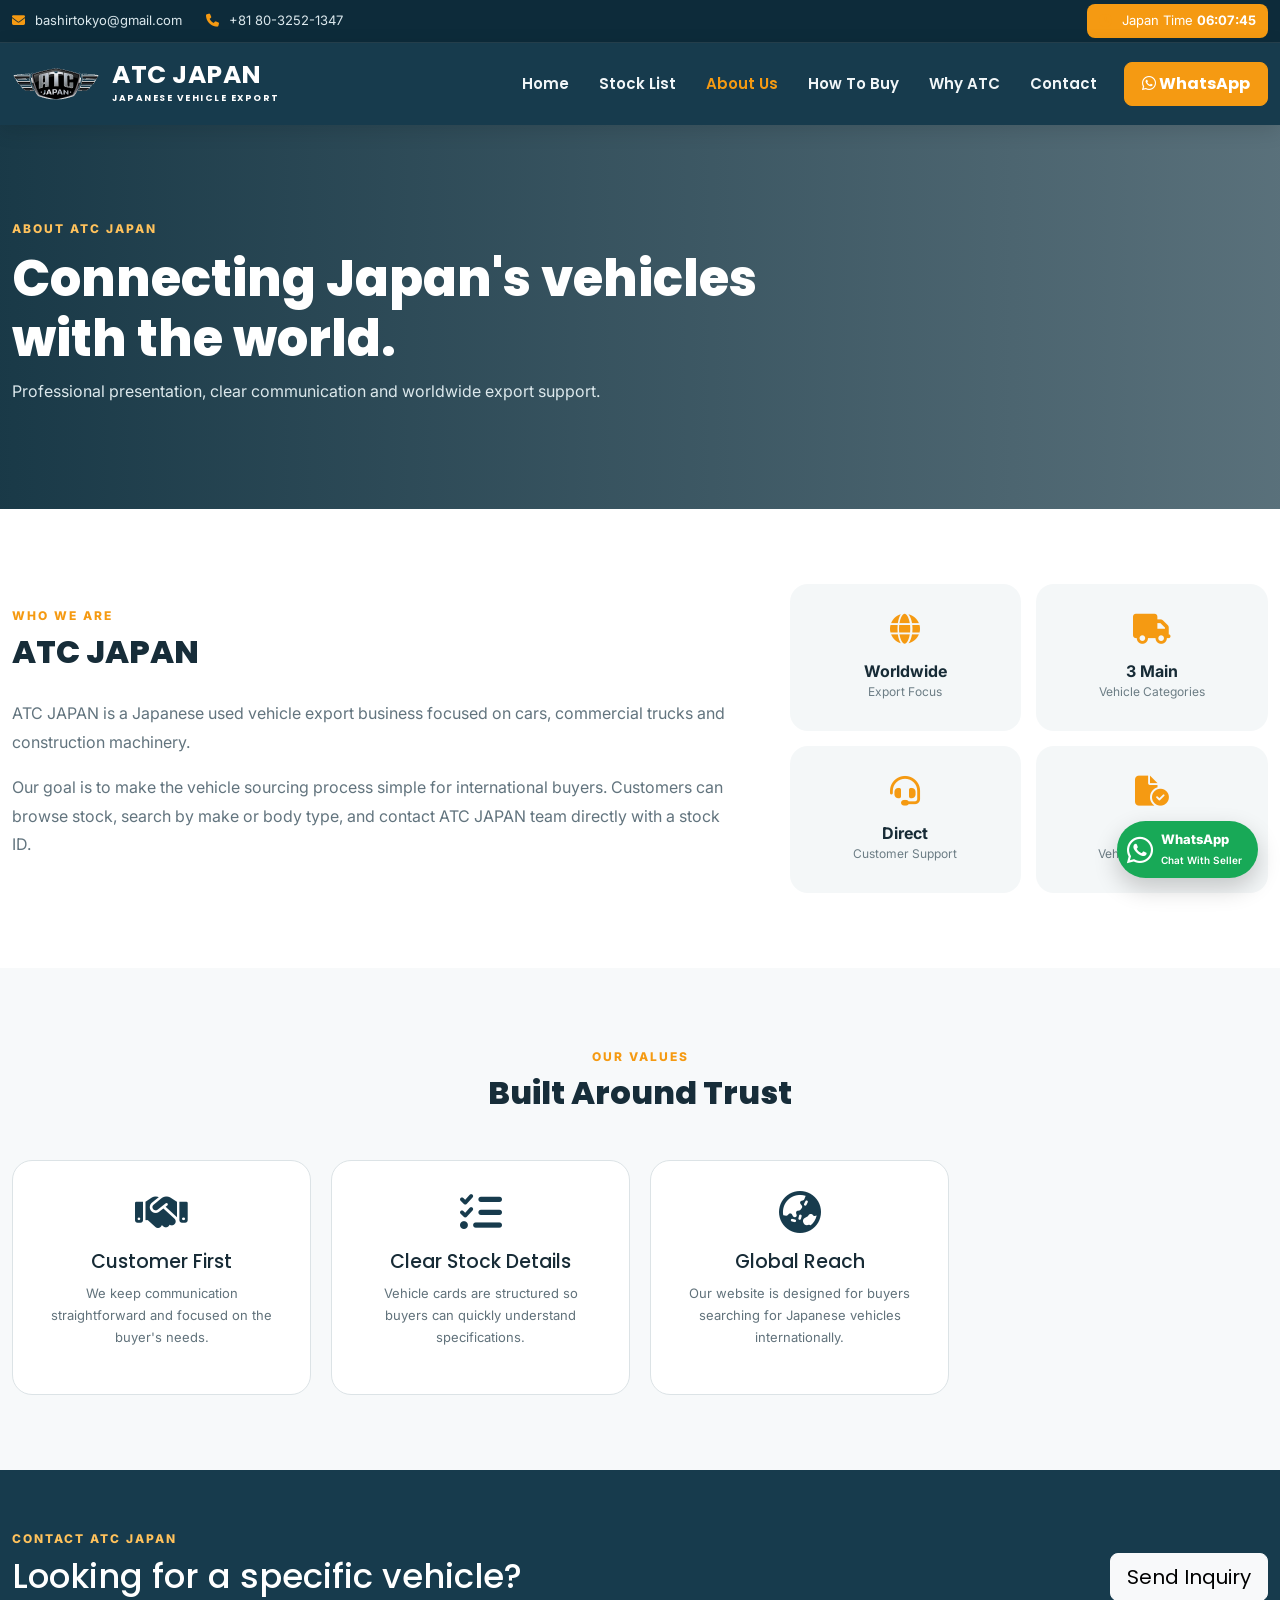
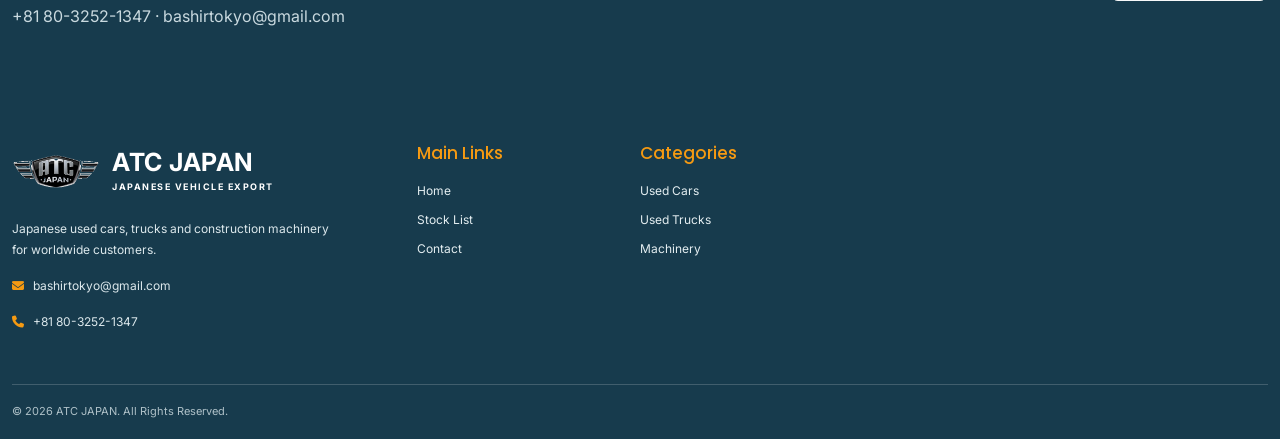
==== commit 79a49785: "Fix Netlify secrets scanning and deployment" ====
--- a/about.html
+++ b/about.html
@@ -12,7 +12,7 @@
 <body>
 <div class="utility-bar"><div class="container-xl utility-inner"><div class="utility-left"><span><i class="fa-solid fa-envelope"></i> bashirtokyo@gmail.com</span><span><i class="fa-solid fa-phone"></i> +81 80-3252-1347</span></div><div class="utility-right"><span class="japan-time"><i class="fa-solid fa-clock"></i> Japan Time <b id="japanTime">--:--:--</b></span></div></div></div>
 <header class="site-header"><div class="container-xl"><nav class="navbar navbar-expand-lg navbar-dark p-0">
-<a class="navbar-brand brand-wrap" href="index.html"><span class="brand-mark atc-logo-mark"><img src="assets/logos/atc-japan.png" alt="ATC JAPAN logo"></span><span><strong>ATC JAPAN</strong><small>JAPANESE VEHICLE EXPORT</small></span></a>
+<a class="navbar-brand brand-wrap" href="index.html"><span class="brand-mark atc-logo-mark"><img src="assets/logos/brand-logo.png" alt="ATC JAPAN logo"></span><span><strong>ATC JAPAN</strong><small>JAPANESE VEHICLE EXPORT</small></span></a>
 <button class="navbar-toggler" type="button" data-bs-toggle="collapse" data-bs-target="#mainNav"><span class="navbar-toggler-icon"></span></button>
 <div class="collapse navbar-collapse" id="mainNav"><ul class="navbar-nav ms-auto align-items-lg-center gap-lg-2">
 <li class="nav-item"><a class="nav-link" href="index.html">Home</a></li><li class="nav-item"><a class="nav-link" href="stock.html">Stock List</a></li><li class="nav-item"><a class="nav-link active" href="about.html">About Us</a></li><li class="nav-item"><a class="nav-link" href="index.html#how-to-buy">How To Buy</a></li><li class="nav-item"><a class="nav-link" href="index.html#why-us">Why ATC</a></li><li class="nav-item"><a class="nav-link" href="contact.html">Contact</a></li>
@@ -37,7 +37,7 @@
 <section class="cta-section"><div class="container-xl cta-inner"><div><span class="section-kicker light">CONTACT ATC JAPAN</span><h2>Looking for a specific vehicle?</h2><p>+81 80-3252-1347 · bashirtokyo@gmail.com</p></div><a href="contact.html" class="btn btn-light btn-lg">Send Inquiry</a></div></section>
 
 <footer class="footer"><div class="container-xl"><div class="footer-grid">
-<div class="footer-company"><div class="brand-wrap footer-brand"><span class="brand-mark atc-logo-mark"><img src="assets/logos/atc-japan.png" alt="ATC JAPAN logo"></span><span><strong>ATC JAPAN</strong><small>JAPANESE VEHICLE EXPORT</small></span></div><p>Japanese used cars, trucks and construction machinery for worldwide customers.</p><p><i class="fa-solid fa-envelope"></i> bashirtokyo@gmail.com</p><p><i class="fa-solid fa-phone"></i> +81 80-3252-1347</p></div>
+<div class="footer-company"><div class="brand-wrap footer-brand"><span class="brand-mark atc-logo-mark"><img src="assets/logos/brand-logo.png" alt="ATC JAPAN logo"></span><span><strong>ATC JAPAN</strong><small>JAPANESE VEHICLE EXPORT</small></span></div><p>Japanese used cars, trucks and construction machinery for worldwide customers.</p><p><i class="fa-solid fa-envelope"></i> bashirtokyo@gmail.com</p><p><i class="fa-solid fa-phone"></i> +81 80-3252-1347</p></div>
 <div><h4>Main Links</h4><a href="index.html">Home</a><a href="stock.html">Stock List</a><a href="contact.html">Contact</a></div><div><h4>Categories</h4><a href="stock.html?category=Car">Used Cars</a><a href="stock.html?category=Truck">Used Trucks</a><a href="stock.html?category=Machinery">Machinery</a></div>
 </div><div class="footer-bottom"><span>© 2026 ATC JAPAN. All Rights Reserved.</span></div></div></footer>
 <a class="floating-whatsapp" href="https://wa.me/818032521347" target="_blank"><i class="fa-brands fa-whatsapp"></i><span>WhatsApp<br><small>Chat With Seller</small></span></a>
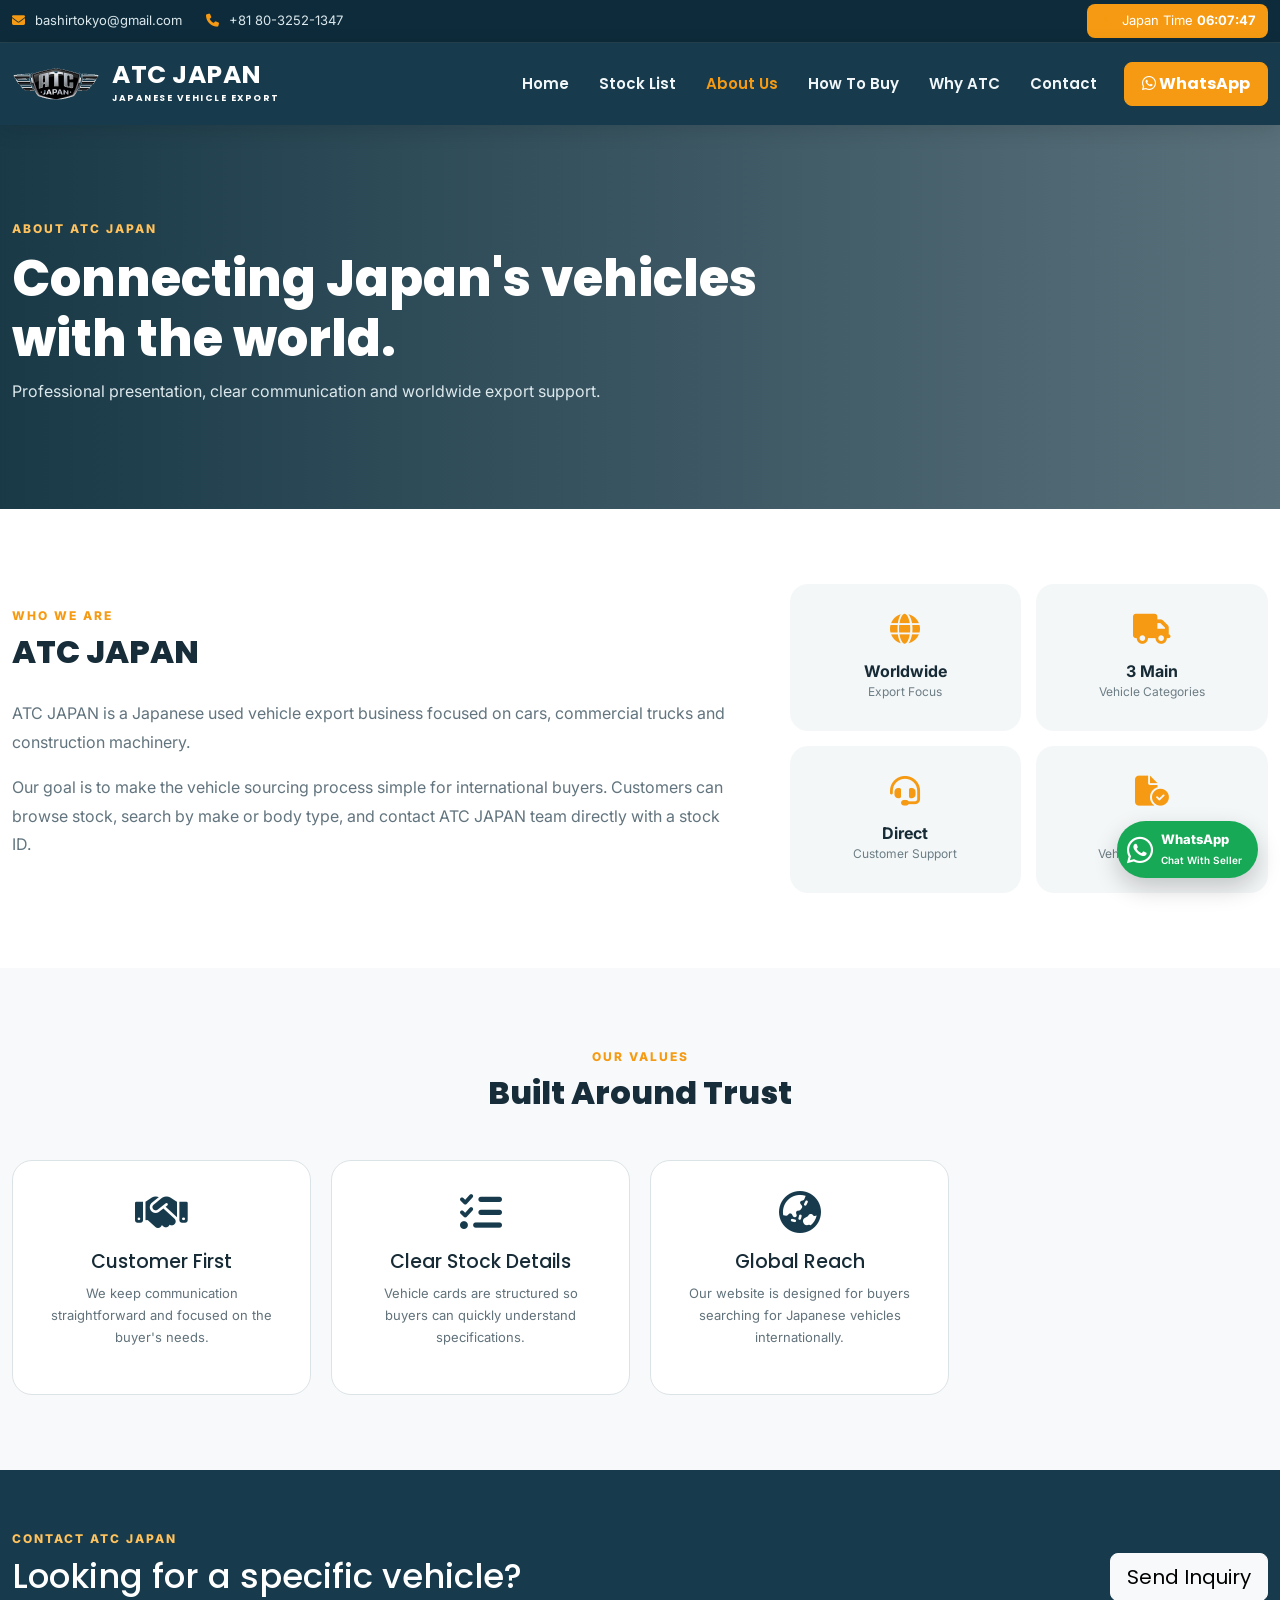
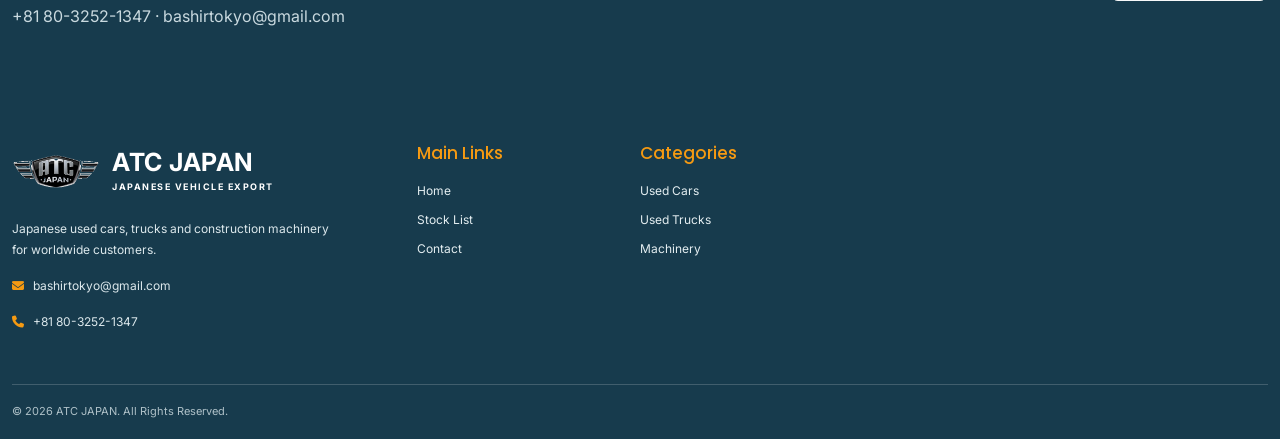
==== commit 2aac4f8a: "Add machinery carousel and update brand assets" ====
--- a/about.html
+++ b/about.html
@@ -12,7 +12,7 @@
 <body>
 <div class="utility-bar"><div class="container-xl utility-inner"><div class="utility-left"><span><i class="fa-solid fa-envelope"></i> bashirtokyo@gmail.com</span><span><i class="fa-solid fa-phone"></i> +81 80-3252-1347</span></div><div class="utility-right"><span class="japan-time"><i class="fa-solid fa-clock"></i> Japan Time <b id="japanTime">--:--:--</b></span></div></div></div>
 <header class="site-header"><div class="container-xl"><nav class="navbar navbar-expand-lg navbar-dark p-0">
-<a class="navbar-brand brand-wrap" href="index.html"><span class="brand-mark atc-logo-mark"><img src="assets/logos/brand-logo.png" alt="ATC JAPAN logo"></span><span><strong>ATC JAPAN</strong><small>JAPANESE VEHICLE EXPORT</small></span></a>
+<a class="navbar-brand brand-wrap" href="index.html"><span class="brand-mark atc-logo-mark"><img src="assets/logos/atc-japan.png" alt="ATC JAPAN logo"></span><span><strong>ATC JAPAN</strong><small>JAPANESE VEHICLE EXPORT</small></span></a>
 <button class="navbar-toggler" type="button" data-bs-toggle="collapse" data-bs-target="#mainNav"><span class="navbar-toggler-icon"></span></button>
 <div class="collapse navbar-collapse" id="mainNav"><ul class="navbar-nav ms-auto align-items-lg-center gap-lg-2">
 <li class="nav-item"><a class="nav-link" href="index.html">Home</a></li><li class="nav-item"><a class="nav-link" href="stock.html">Stock List</a></li><li class="nav-item"><a class="nav-link active" href="about.html">About Us</a></li><li class="nav-item"><a class="nav-link" href="index.html#how-to-buy">How To Buy</a></li><li class="nav-item"><a class="nav-link" href="index.html#why-us">Why ATC</a></li><li class="nav-item"><a class="nav-link" href="contact.html">Contact</a></li>
@@ -37,7 +37,7 @@
 <section class="cta-section"><div class="container-xl cta-inner"><div><span class="section-kicker light">CONTACT ATC JAPAN</span><h2>Looking for a specific vehicle?</h2><p>+81 80-3252-1347 · bashirtokyo@gmail.com</p></div><a href="contact.html" class="btn btn-light btn-lg">Send Inquiry</a></div></section>
 
 <footer class="footer"><div class="container-xl"><div class="footer-grid">
-<div class="footer-company"><div class="brand-wrap footer-brand"><span class="brand-mark atc-logo-mark"><img src="assets/logos/brand-logo.png" alt="ATC JAPAN logo"></span><span><strong>ATC JAPAN</strong><small>JAPANESE VEHICLE EXPORT</small></span></div><p>Japanese used cars, trucks and construction machinery for worldwide customers.</p><p><i class="fa-solid fa-envelope"></i> bashirtokyo@gmail.com</p><p><i class="fa-solid fa-phone"></i> +81 80-3252-1347</p></div>
+<div class="footer-company"><div class="brand-wrap footer-brand"><span class="brand-mark atc-logo-mark"><img src="assets/logos/atc-japan.png" alt="ATC JAPAN logo"></span><span><strong>ATC JAPAN</strong><small>JAPANESE VEHICLE EXPORT</small></span></div><p>Japanese used cars, trucks and construction machinery for worldwide customers.</p><p><i class="fa-solid fa-envelope"></i> bashirtokyo@gmail.com</p><p><i class="fa-solid fa-phone"></i> +81 80-3252-1347</p></div>
 <div><h4>Main Links</h4><a href="index.html">Home</a><a href="stock.html">Stock List</a><a href="contact.html">Contact</a></div><div><h4>Categories</h4><a href="stock.html?category=Car">Used Cars</a><a href="stock.html?category=Truck">Used Trucks</a><a href="stock.html?category=Machinery">Machinery</a></div>
 </div><div class="footer-bottom"><span>© 2026 ATC JAPAN. All Rights Reserved.</span></div></div></footer>
 <a class="floating-whatsapp" href="https://wa.me/818032521347" target="_blank"><i class="fa-brands fa-whatsapp"></i><span>WhatsApp<br><small>Chat With Seller</small></span></a>
--- a/css/style.css
+++ b/css/style.css
@@ -149,3 +149,22 @@
   .brand-grid{grid-template-columns:repeat(3,minmax(0,1fr));column-gap:10px;row-gap:24px}
   .brand-card{min-height:118px}
 }
+
+
+/* Machinery showcase carousel */
+.machinery-showcase{background:#f5f7f8;padding-top:64px;padding-bottom:64px}
+.machinery-carousel{position:relative;overflow:hidden;border-radius:18px;min-height:390px;background:#15394b;box-shadow:0 14px 35px rgba(13,39,52,.14)}
+.machinery-carousel-track{position:relative;min-height:390px}
+.machinery-slide{position:absolute;inset:0;display:flex;align-items:center;min-height:390px;padding:54px 8%;background-image:var(--machinery-image);background-size:cover;background-position:center;opacity:0;visibility:hidden;transition:opacity .65s ease;}
+.machinery-slide.active{position:relative;opacity:1;visibility:visible}
+.machinery-slide-overlay{position:absolute;inset:0;background:linear-gradient(90deg,rgba(8,31,43,.88) 0%,rgba(8,31,43,.62) 48%,rgba(8,31,43,.12) 100%)}
+.machinery-slide-content{position:relative;z-index:1;max-width:590px;color:#fff}
+.machinery-slide-content .eyebrow{color:#ff9f16;font-weight:800;letter-spacing:2px;font-size:.78rem}
+.machinery-slide-content h3{color:#fff;font-size:clamp(2rem,4vw,3.25rem);font-weight:800;margin:12px 0}
+.machinery-slide-content p{color:#f1f5f7;font-size:1.05rem;max-width:520px;margin-bottom:24px}
+.machinery-carousel-control{position:absolute;z-index:3;top:50%;transform:translateY(-50%);width:44px;height:44px;border:0;border-radius:50%;background:#fff;color:#173e51;box-shadow:0 4px 15px #0002}
+.machinery-carousel-control.prev{left:18px}.machinery-carousel-control.next{right:18px}
+.machinery-carousel-dots{position:absolute;z-index:3;bottom:18px;left:50%;transform:translateX(-50%);display:flex;gap:9px}
+.machinery-carousel-dots button{width:10px;height:10px;padding:0;border:0;border-radius:50%;background:rgba(255,255,255,.65)}
+.machinery-carousel-dots button.active{width:26px;border-radius:8px;background:#ff9f16}
+@media(max-width:767px){.machinery-showcase{padding-top:42px;padding-bottom:42px}.machinery-carousel,.machinery-carousel-track,.machinery-slide{min-height:330px}.machinery-slide{padding:38px 25px 58px;background-position:center}.machinery-slide-overlay{background:linear-gradient(90deg,rgba(8,31,43,.88),rgba(8,31,43,.42))}.machinery-slide-content p{font-size:.94rem}.machinery-carousel-control{width:36px;height:36px}.machinery-carousel-control.prev{left:10px}.machinery-carousel-control.next{right:10px}}
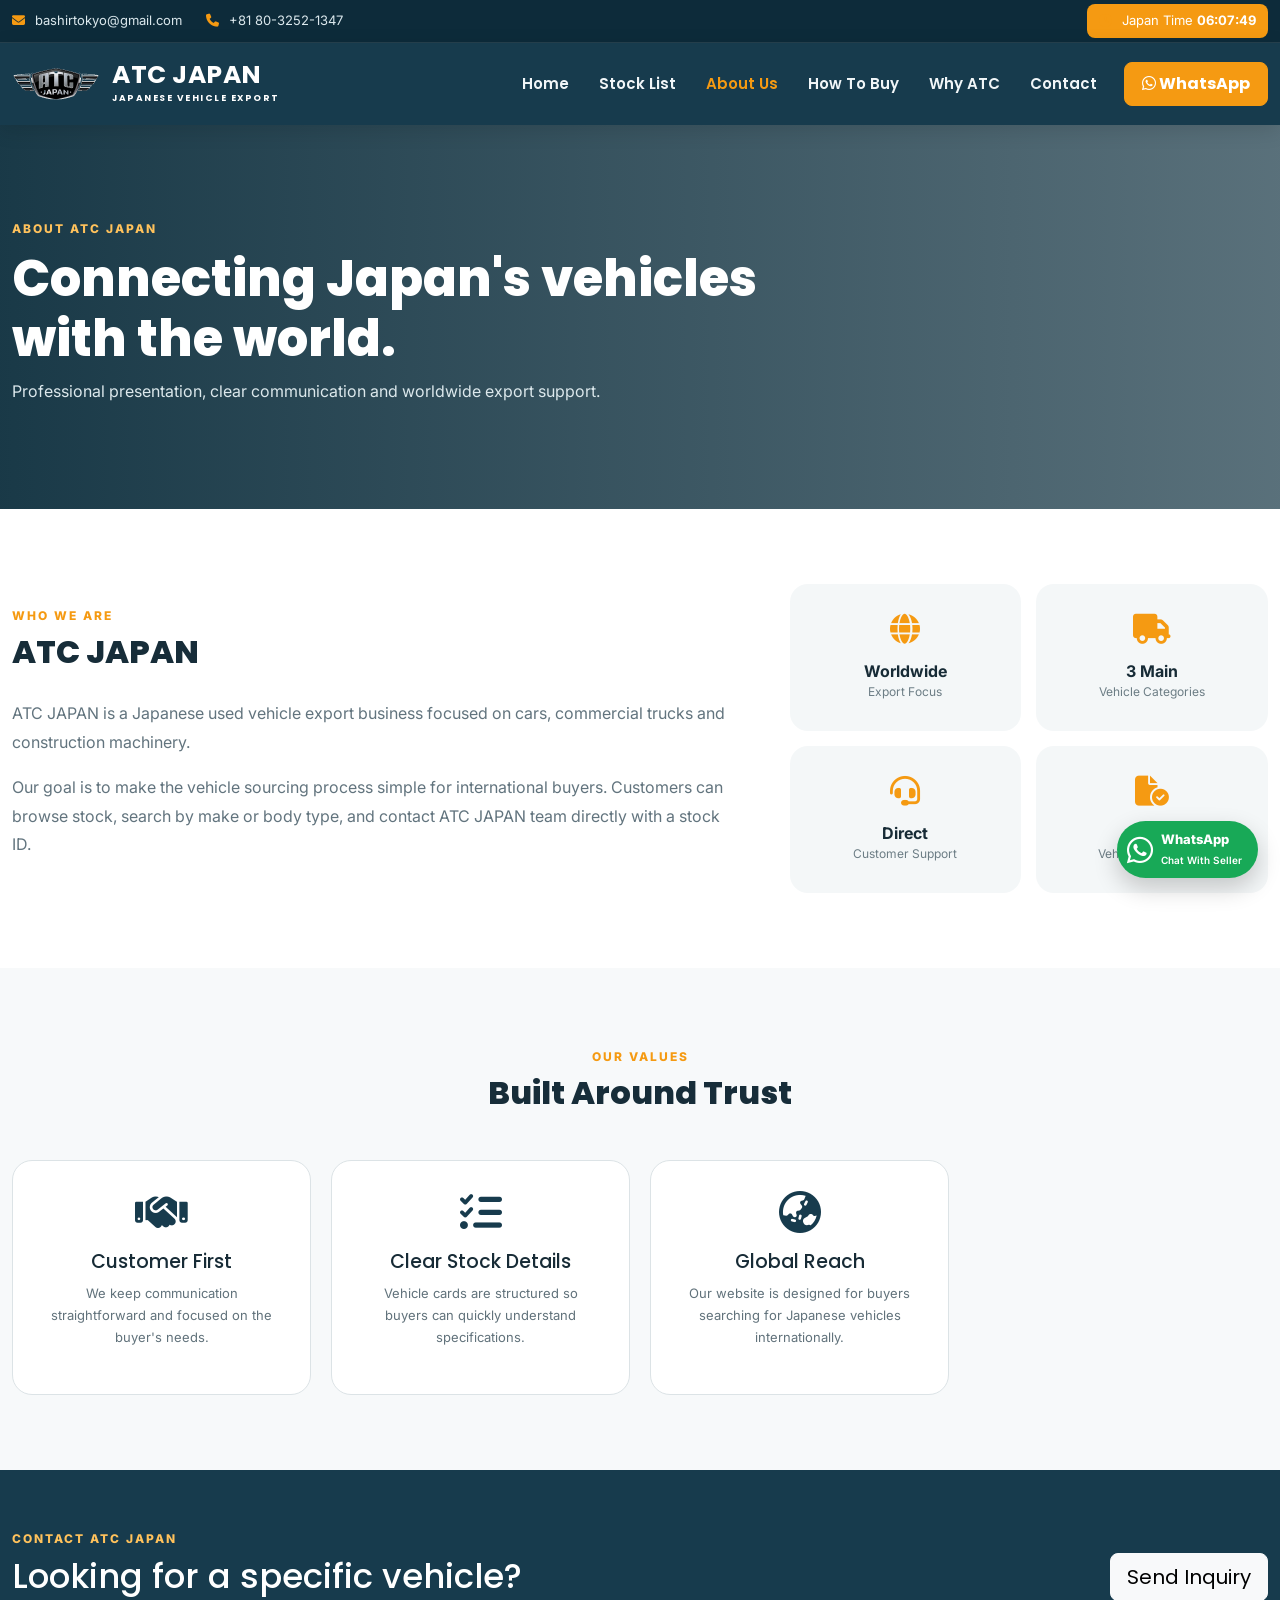
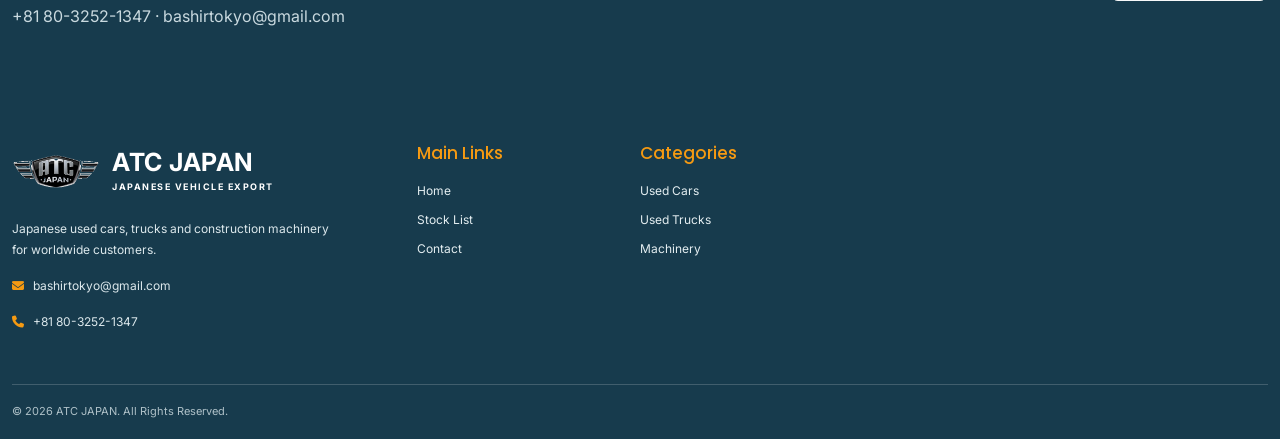
==== commit 26e61763: "Fix Netlify secrets scanning" ====
--- a/about.html
+++ b/about.html
@@ -12,7 +12,7 @@
 <body>
 <div class="utility-bar"><div class="container-xl utility-inner"><div class="utility-left"><span><i class="fa-solid fa-envelope"></i> bashirtokyo@gmail.com</span><span><i class="fa-solid fa-phone"></i> +81 80-3252-1347</span></div><div class="utility-right"><span class="japan-time"><i class="fa-solid fa-clock"></i> Japan Time <b id="japanTime">--:--:--</b></span></div></div></div>
 <header class="site-header"><div class="container-xl"><nav class="navbar navbar-expand-lg navbar-dark p-0">
-<a class="navbar-brand brand-wrap" href="index.html"><span class="brand-mark atc-logo-mark"><img src="assets/logos/atc-japan.png" alt="ATC JAPAN logo"></span><span><strong>ATC JAPAN</strong><small>JAPANESE VEHICLE EXPORT</small></span></a>
+<a class="navbar-brand brand-wrap" href="index.html"><span class="brand-mark atc-logo-mark"><img src="assets/logos/brand-logo.png" alt="ATC JAPAN logo"></span><span><strong>ATC JAPAN</strong><small>JAPANESE VEHICLE EXPORT</small></span></a>
 <button class="navbar-toggler" type="button" data-bs-toggle="collapse" data-bs-target="#mainNav"><span class="navbar-toggler-icon"></span></button>
 <div class="collapse navbar-collapse" id="mainNav"><ul class="navbar-nav ms-auto align-items-lg-center gap-lg-2">
 <li class="nav-item"><a class="nav-link" href="index.html">Home</a></li><li class="nav-item"><a class="nav-link" href="stock.html">Stock List</a></li><li class="nav-item"><a class="nav-link active" href="about.html">About Us</a></li><li class="nav-item"><a class="nav-link" href="index.html#how-to-buy">How To Buy</a></li><li class="nav-item"><a class="nav-link" href="index.html#why-us">Why ATC</a></li><li class="nav-item"><a class="nav-link" href="contact.html">Contact</a></li>
@@ -37,7 +37,7 @@
 <section class="cta-section"><div class="container-xl cta-inner"><div><span class="section-kicker light">CONTACT ATC JAPAN</span><h2>Looking for a specific vehicle?</h2><p>+81 80-3252-1347 · bashirtokyo@gmail.com</p></div><a href="contact.html" class="btn btn-light btn-lg">Send Inquiry</a></div></section>
 
 <footer class="footer"><div class="container-xl"><div class="footer-grid">
-<div class="footer-company"><div class="brand-wrap footer-brand"><span class="brand-mark atc-logo-mark"><img src="assets/logos/atc-japan.png" alt="ATC JAPAN logo"></span><span><strong>ATC JAPAN</strong><small>JAPANESE VEHICLE EXPORT</small></span></div><p>Japanese used cars, trucks and construction machinery for worldwide customers.</p><p><i class="fa-solid fa-envelope"></i> bashirtokyo@gmail.com</p><p><i class="fa-solid fa-phone"></i> +81 80-3252-1347</p></div>
+<div class="footer-company"><div class="brand-wrap footer-brand"><span class="brand-mark atc-logo-mark"><img src="assets/logos/brand-logo.png" alt="ATC JAPAN logo"></span><span><strong>ATC JAPAN</strong><small>JAPANESE VEHICLE EXPORT</small></span></div><p>Japanese used cars, trucks and construction machinery for worldwide customers.</p><p><i class="fa-solid fa-envelope"></i> bashirtokyo@gmail.com</p><p><i class="fa-solid fa-phone"></i> +81 80-3252-1347</p></div>
 <div><h4>Main Links</h4><a href="index.html">Home</a><a href="stock.html">Stock List</a><a href="contact.html">Contact</a></div><div><h4>Categories</h4><a href="stock.html?category=Car">Used Cars</a><a href="stock.html?category=Truck">Used Trucks</a><a href="stock.html?category=Machinery">Machinery</a></div>
 </div><div class="footer-bottom"><span>© 2026 ATC JAPAN. All Rights Reserved.</span></div></div></footer>
 <a class="floating-whatsapp" href="https://wa.me/818032521347" target="_blank"><i class="fa-brands fa-whatsapp"></i><span>WhatsApp<br><small>Chat With Seller</small></span></a>
